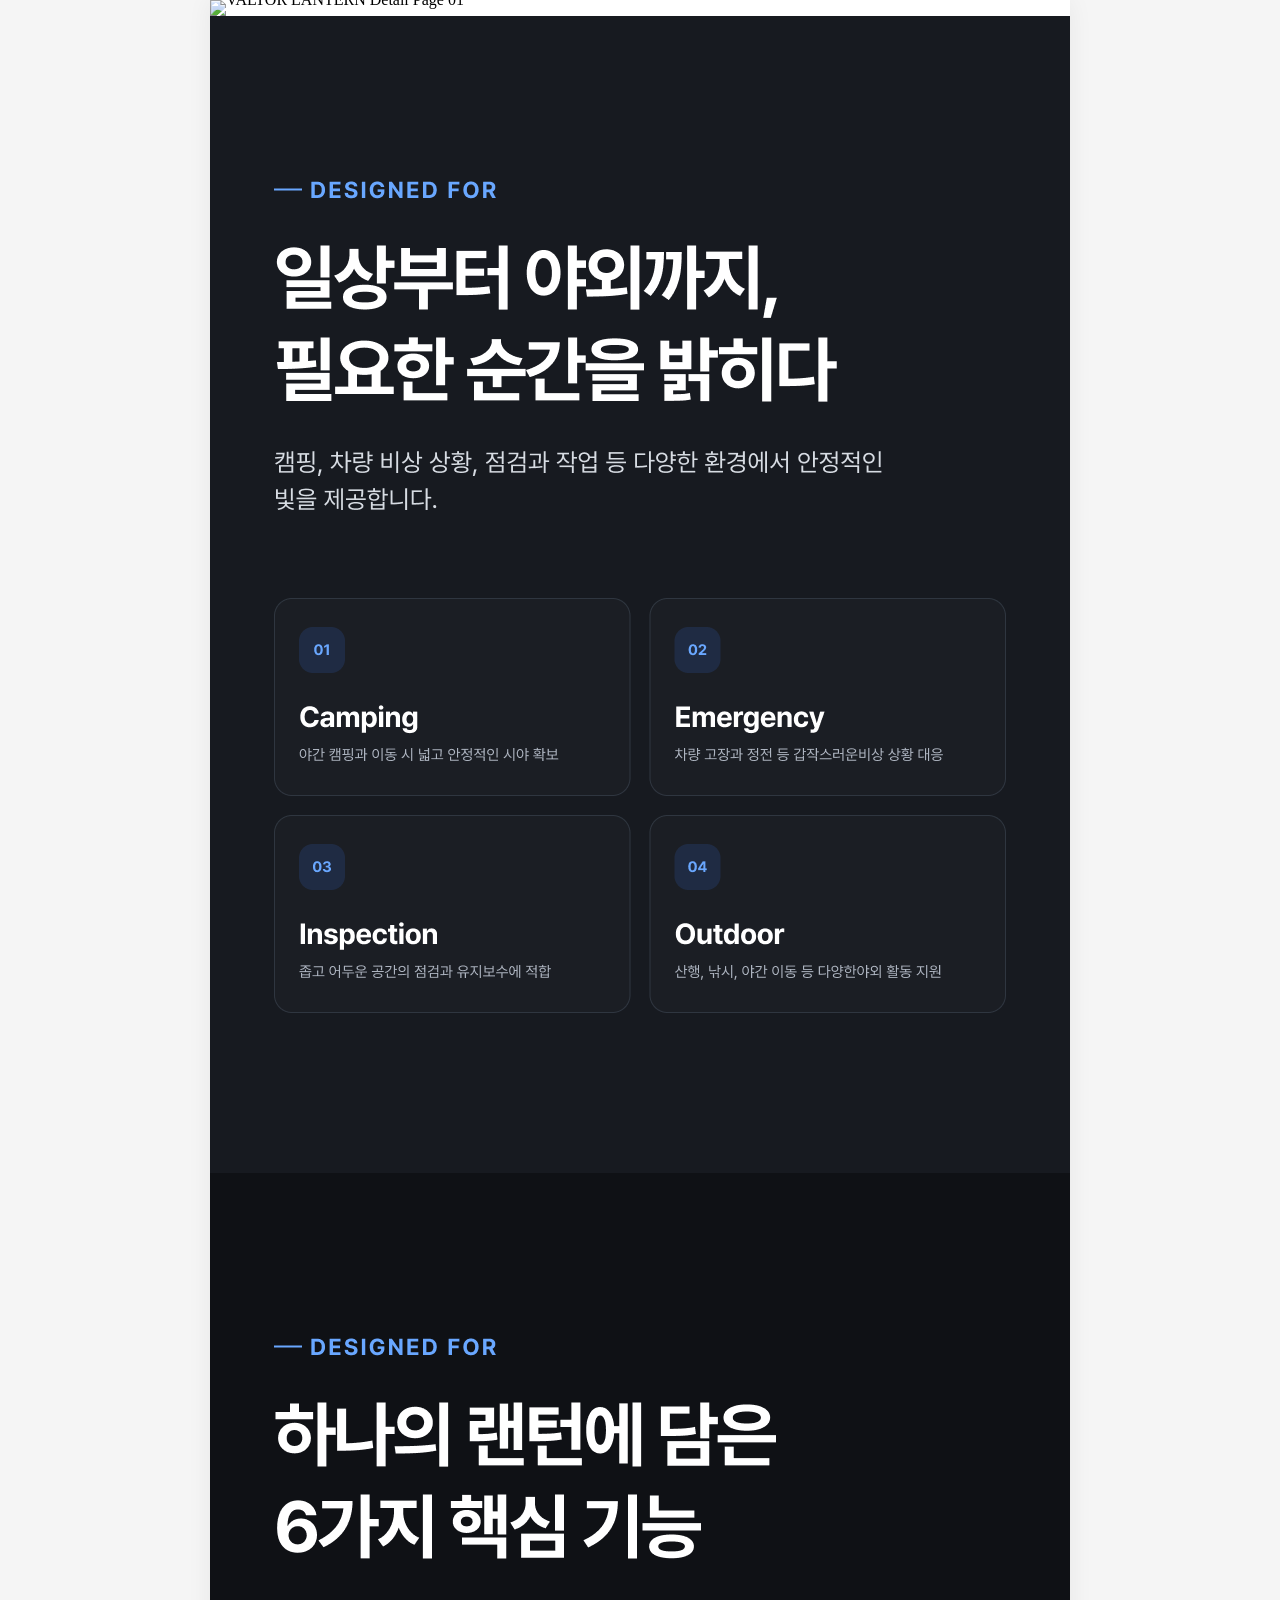
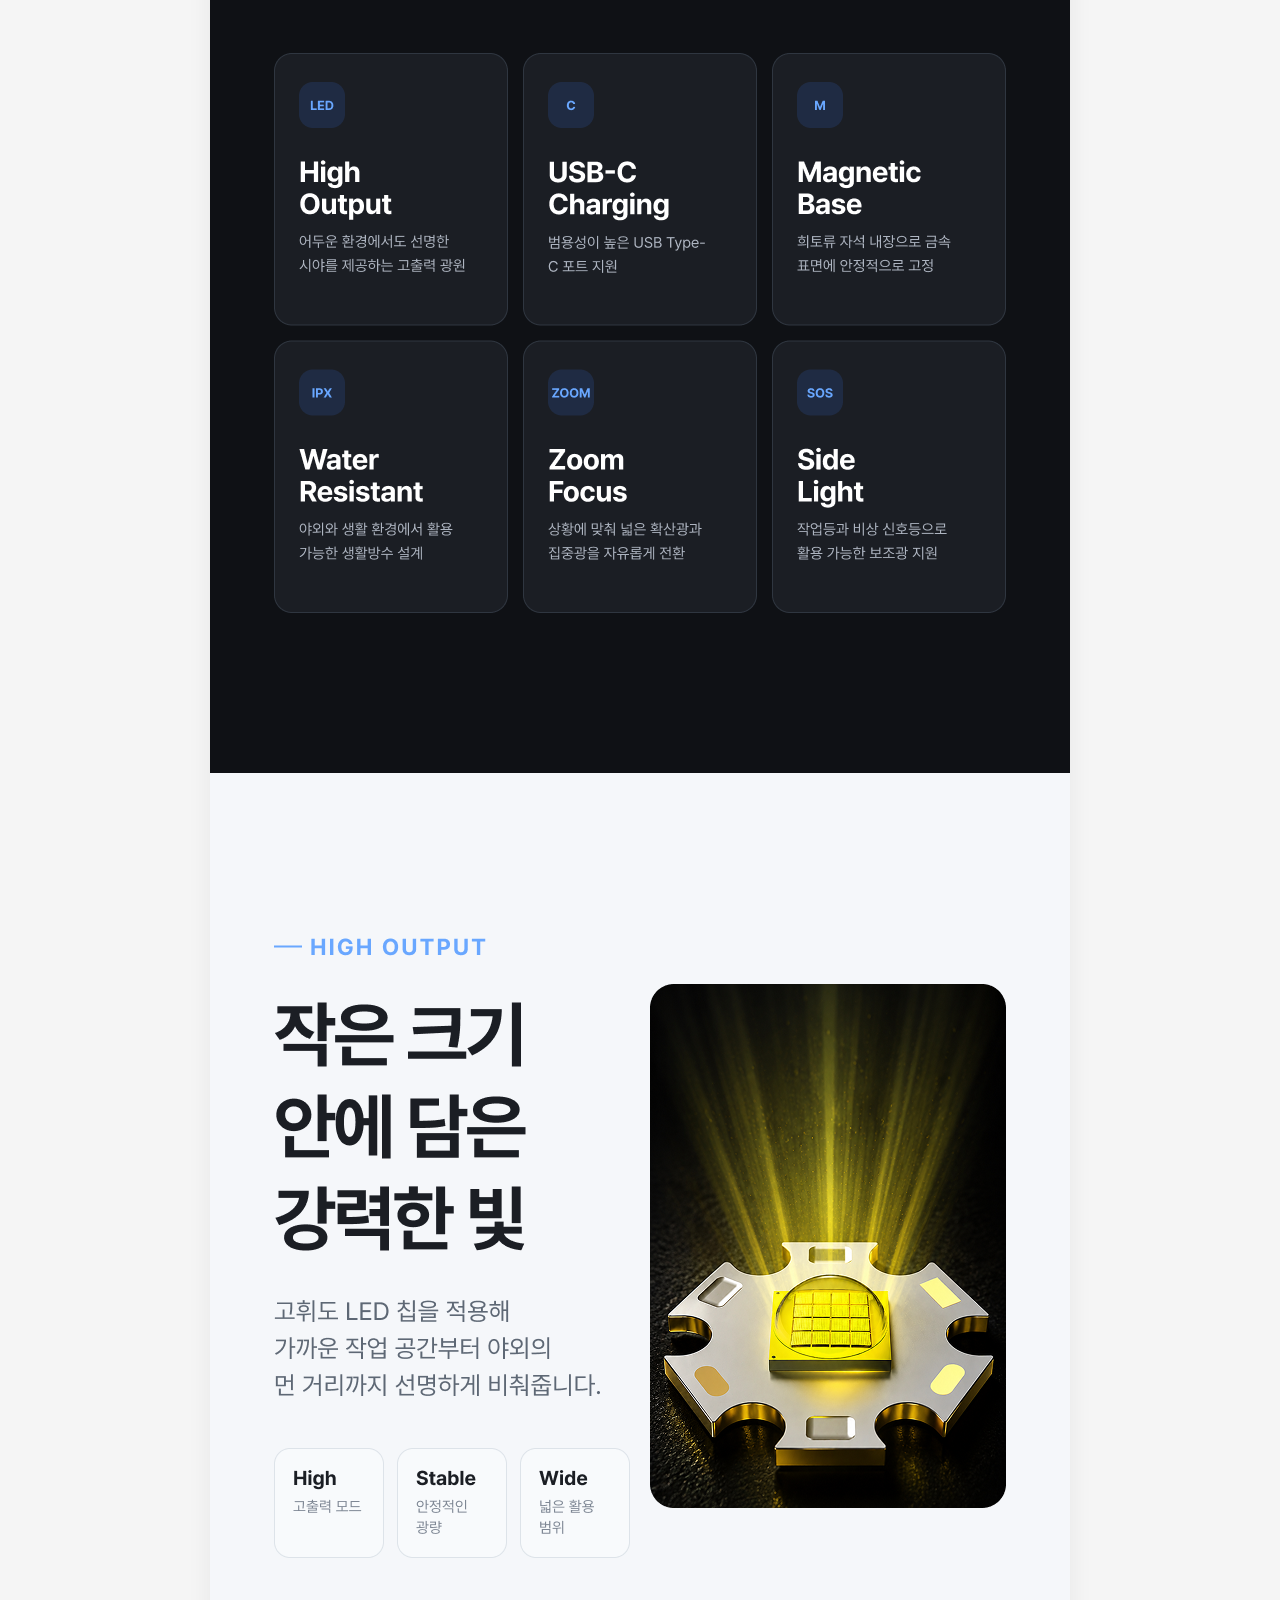
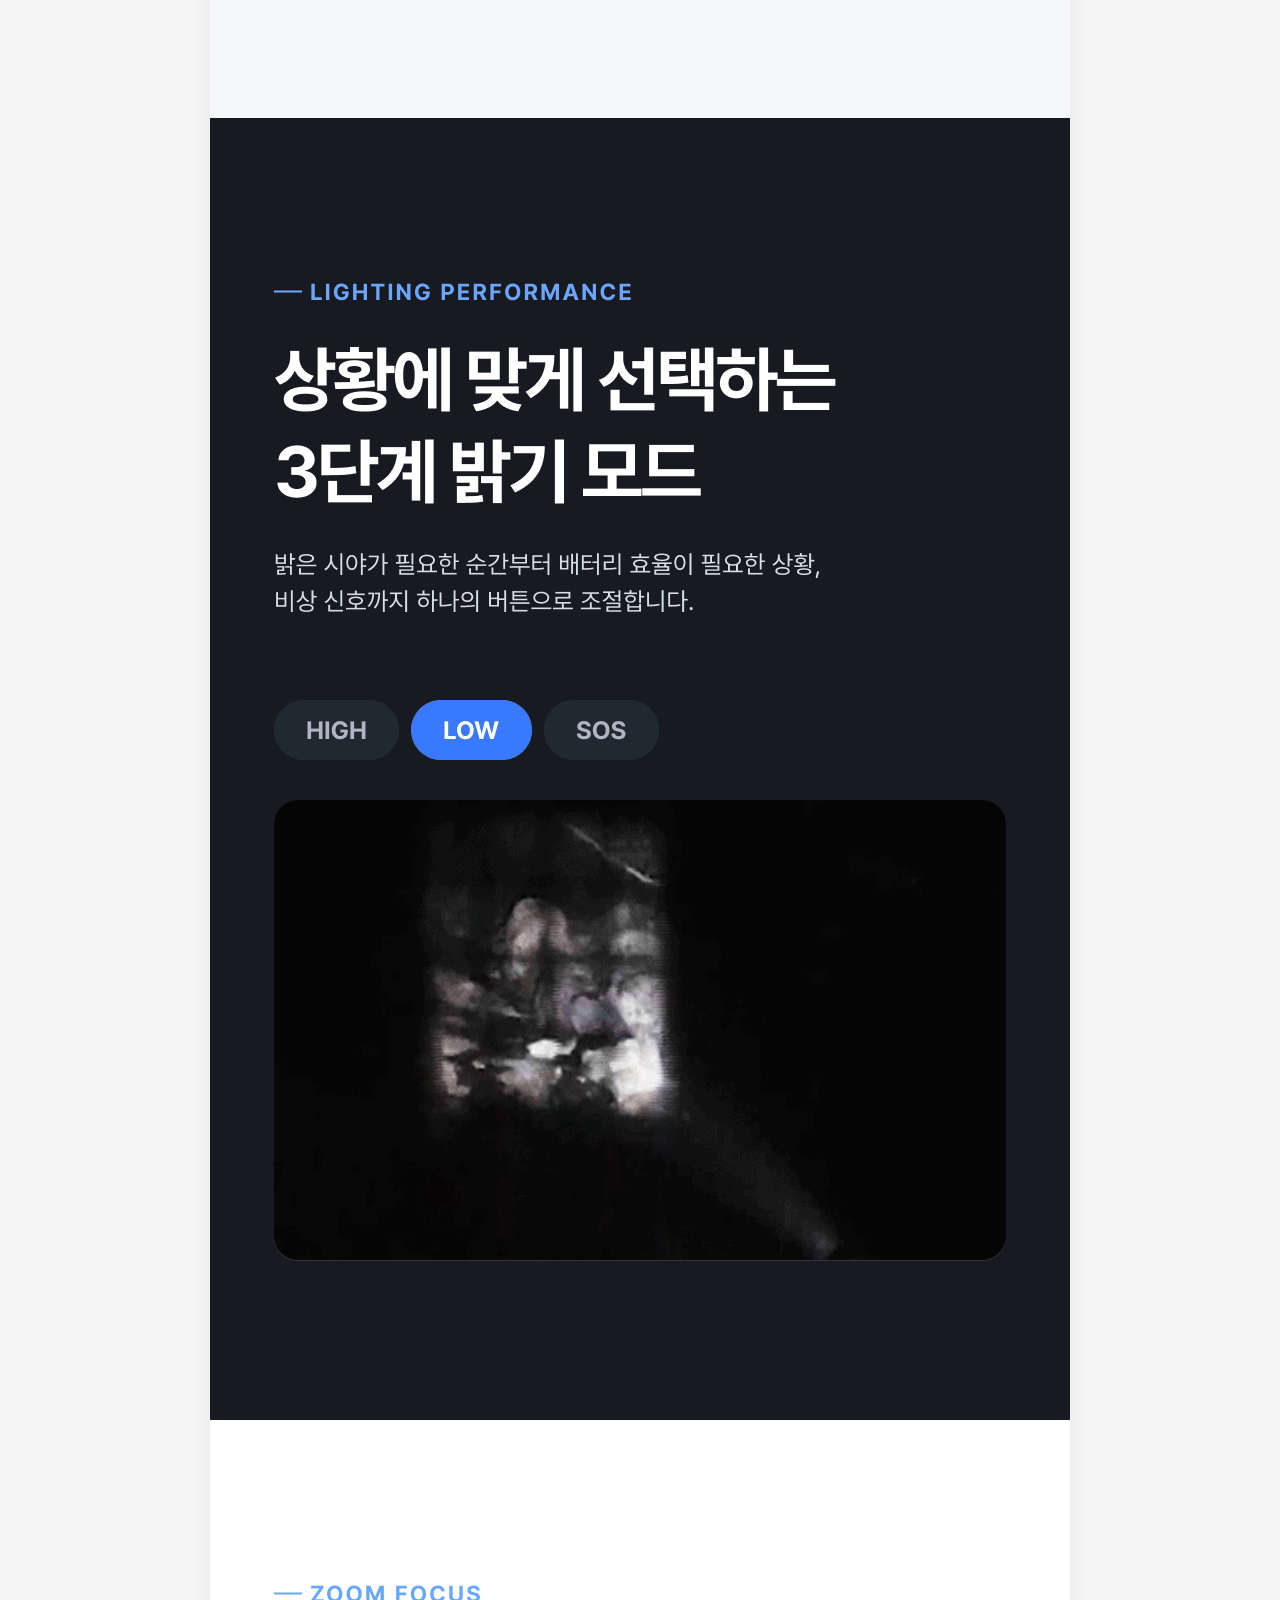
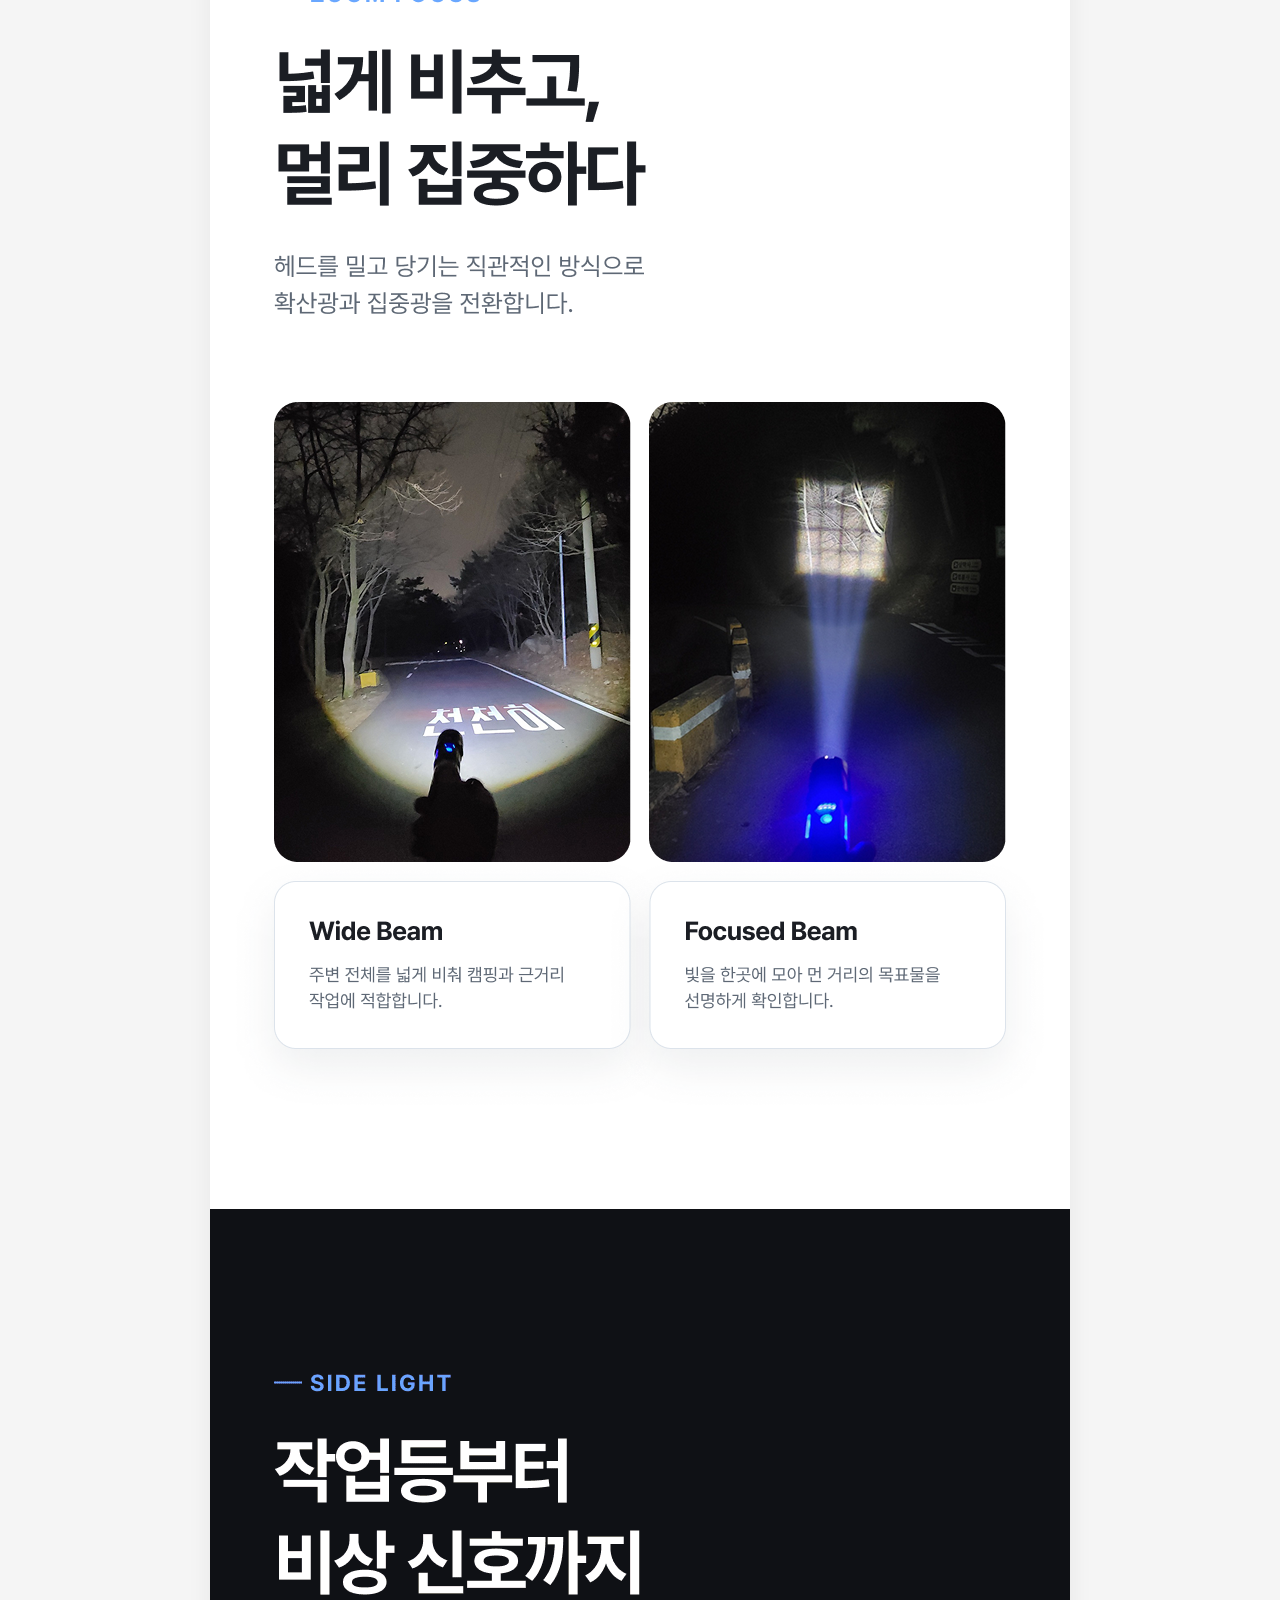
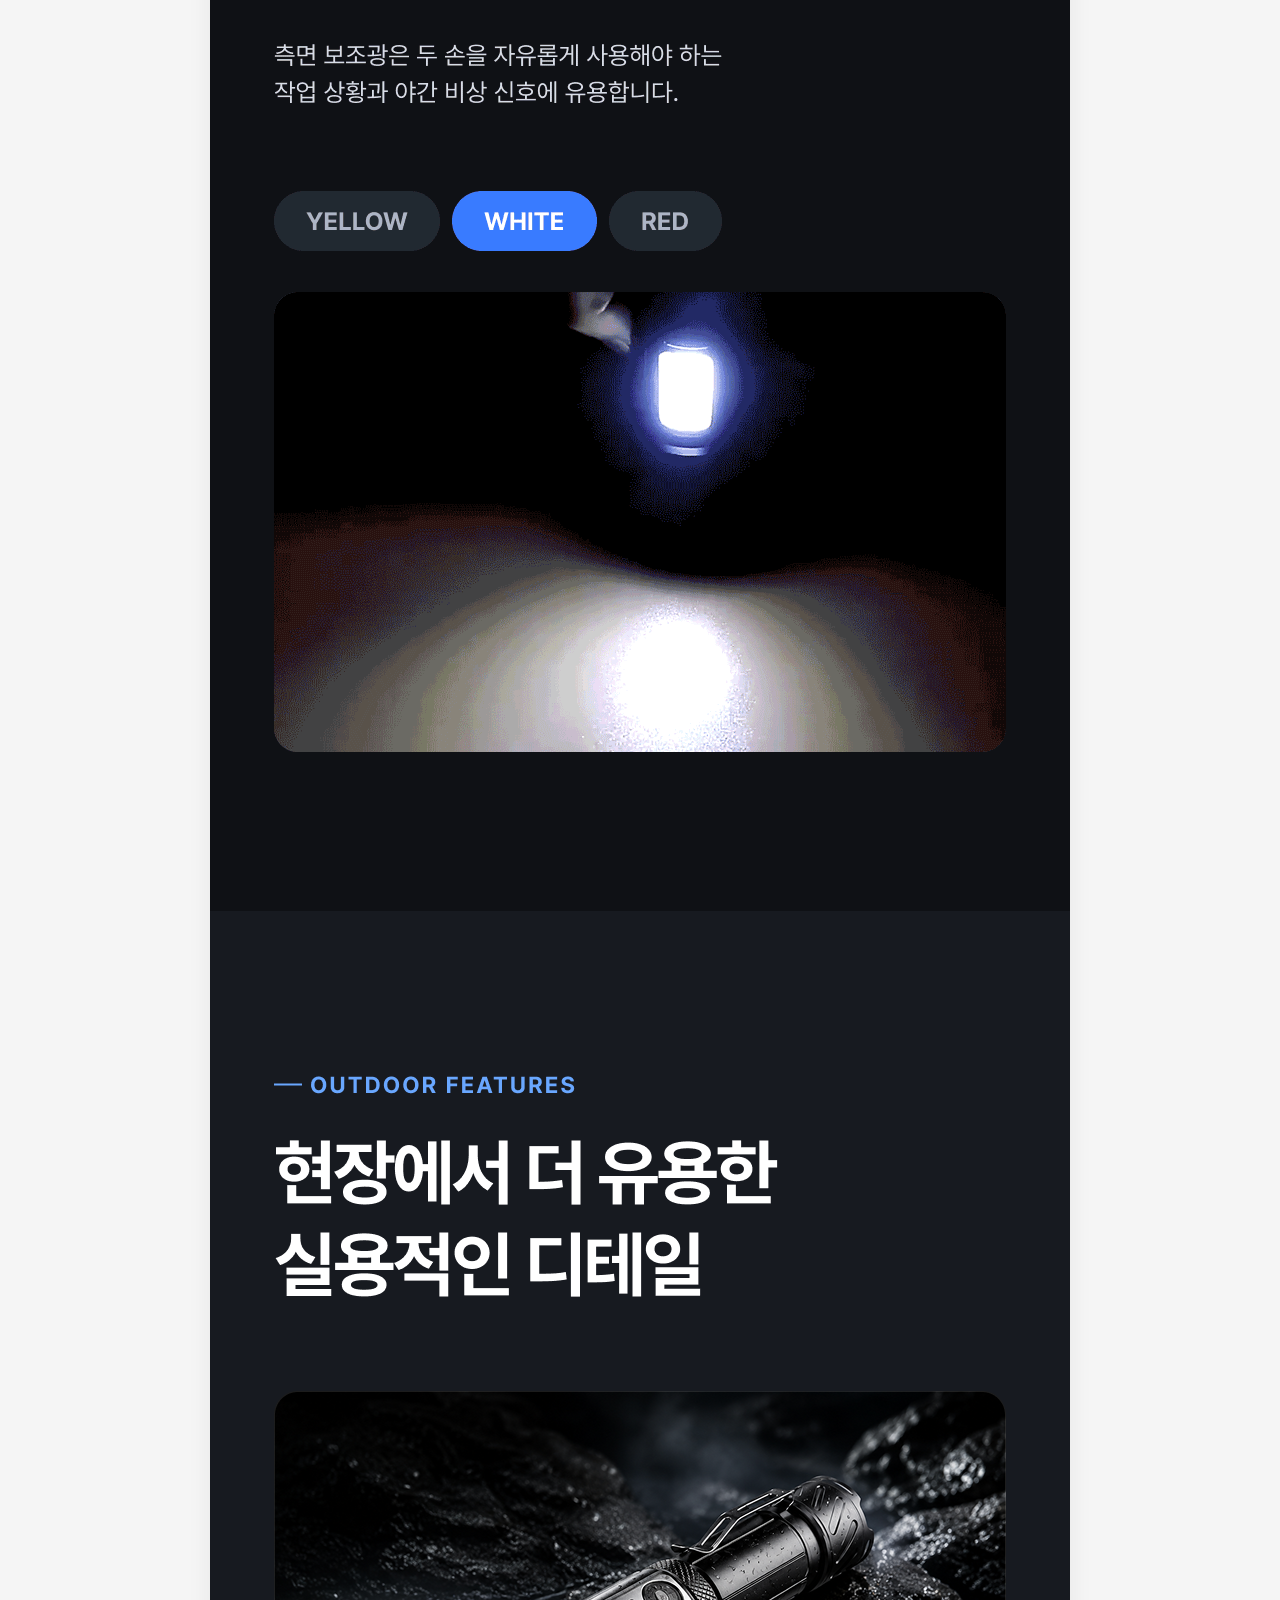
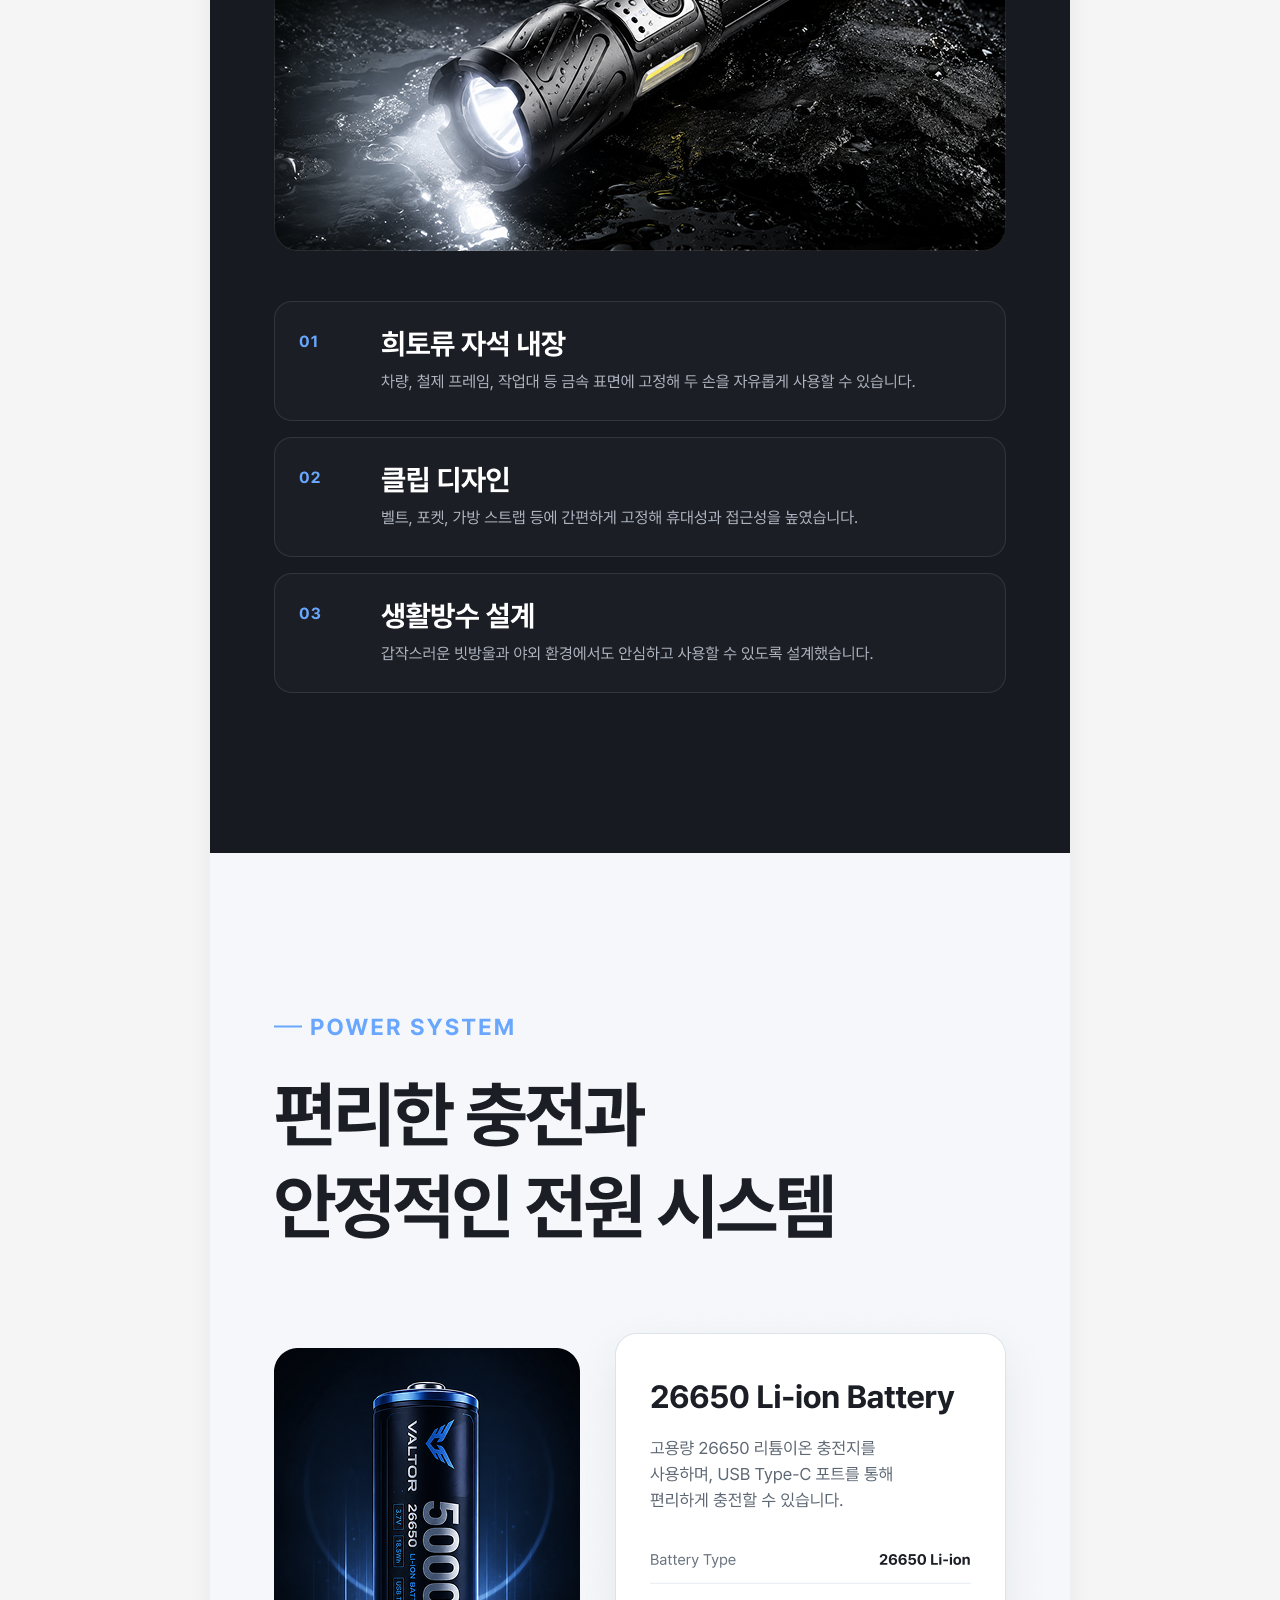
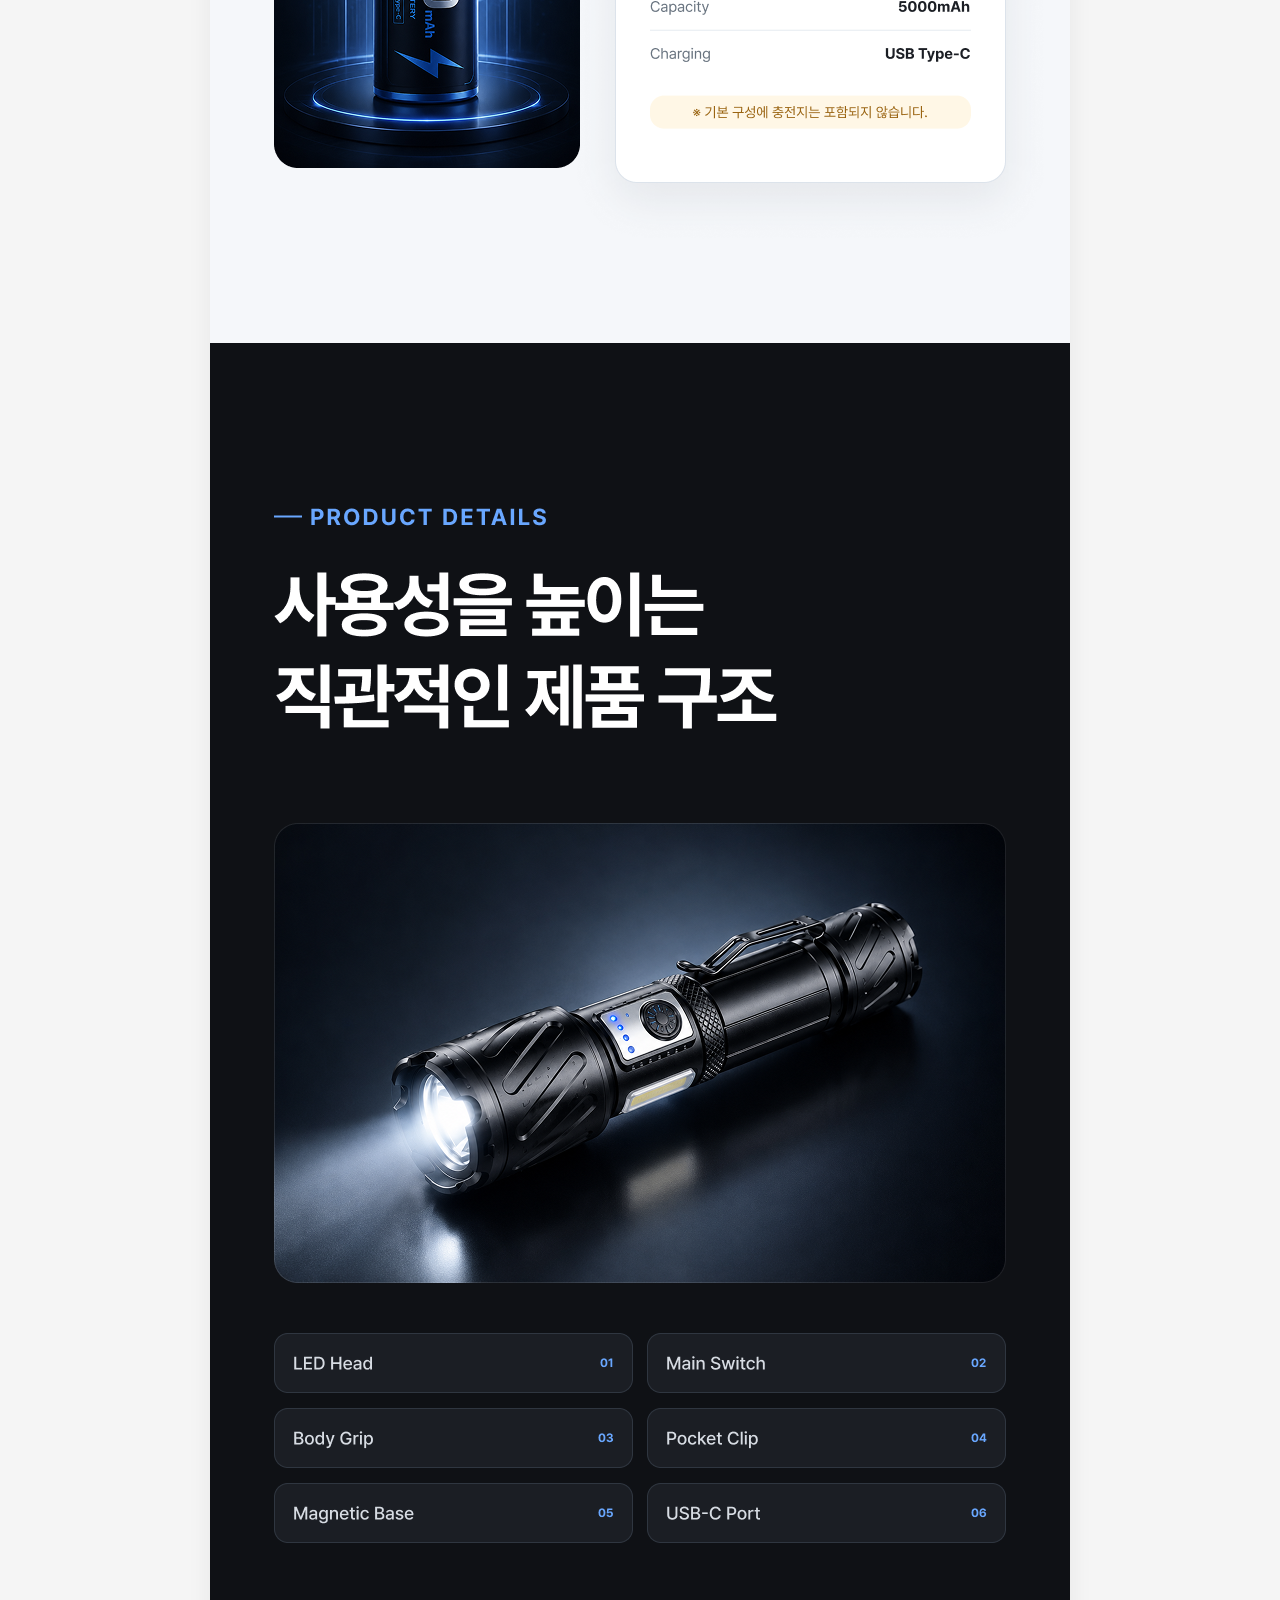
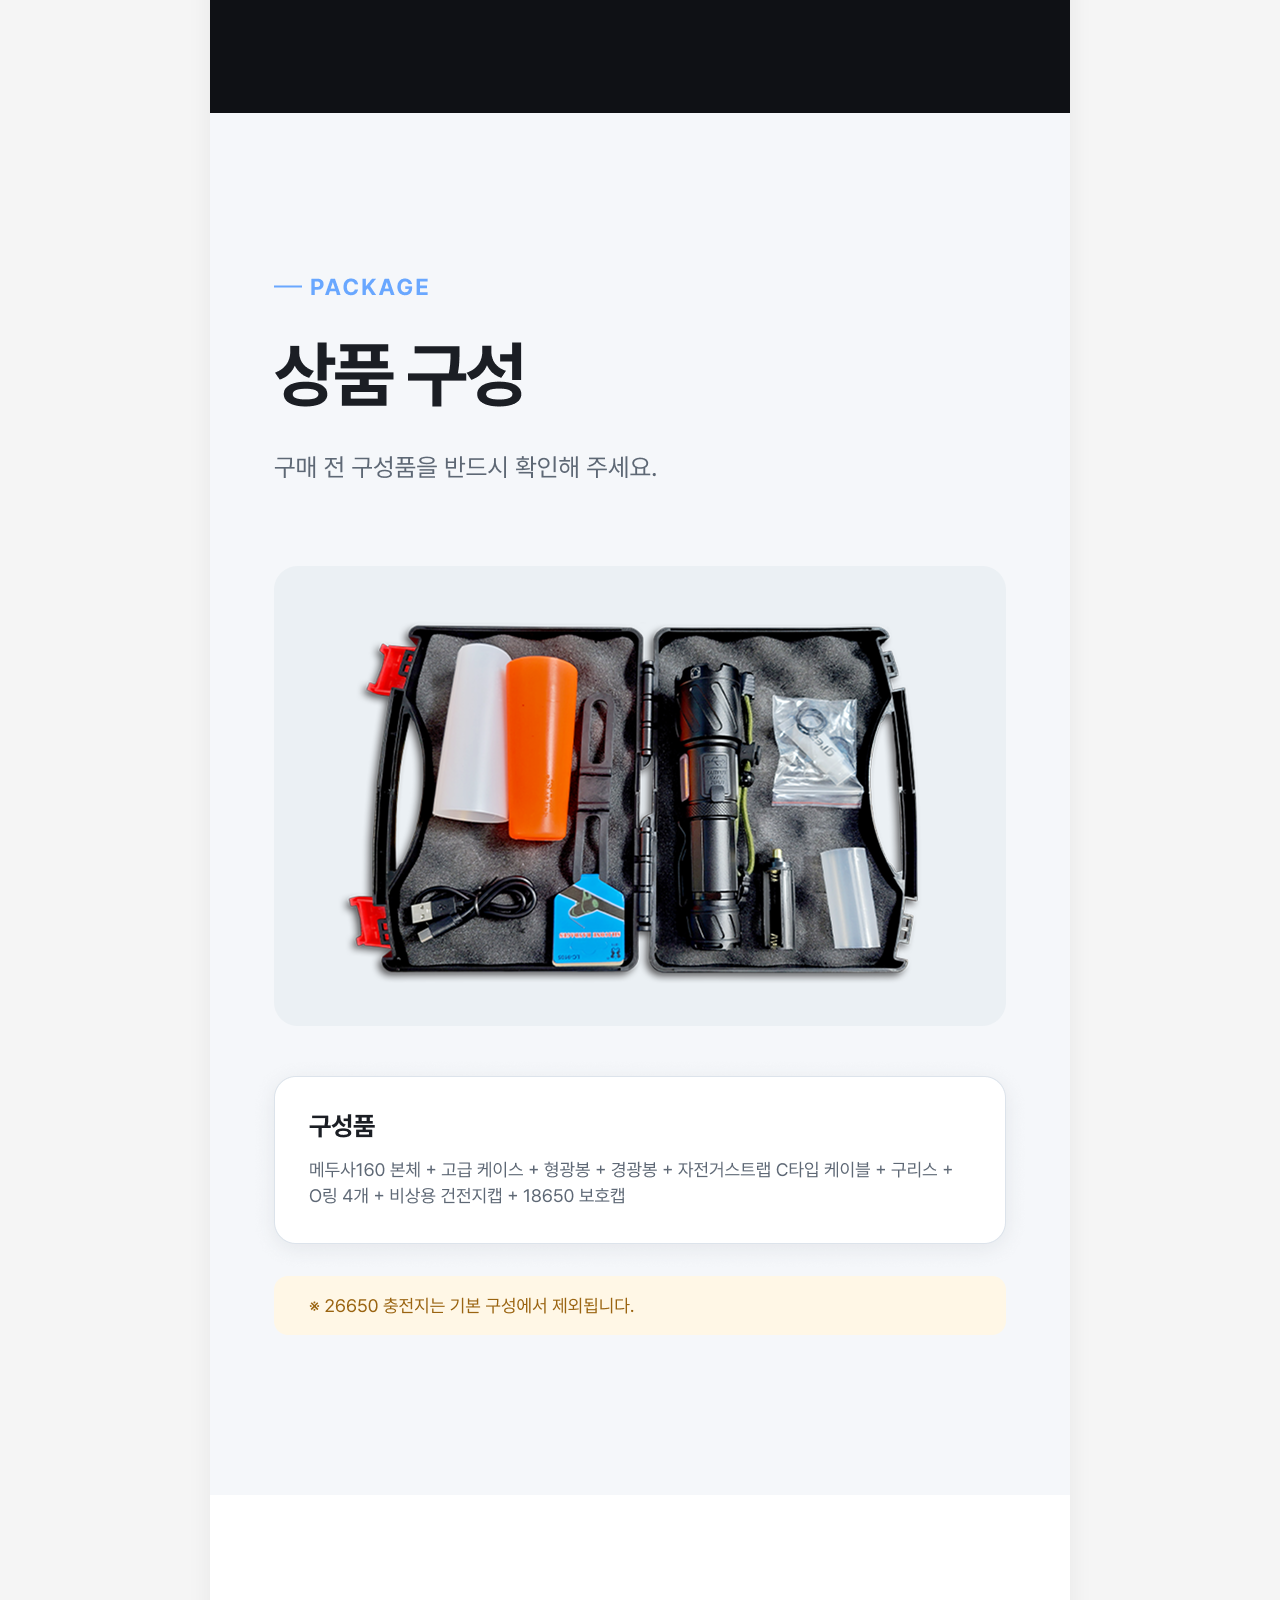
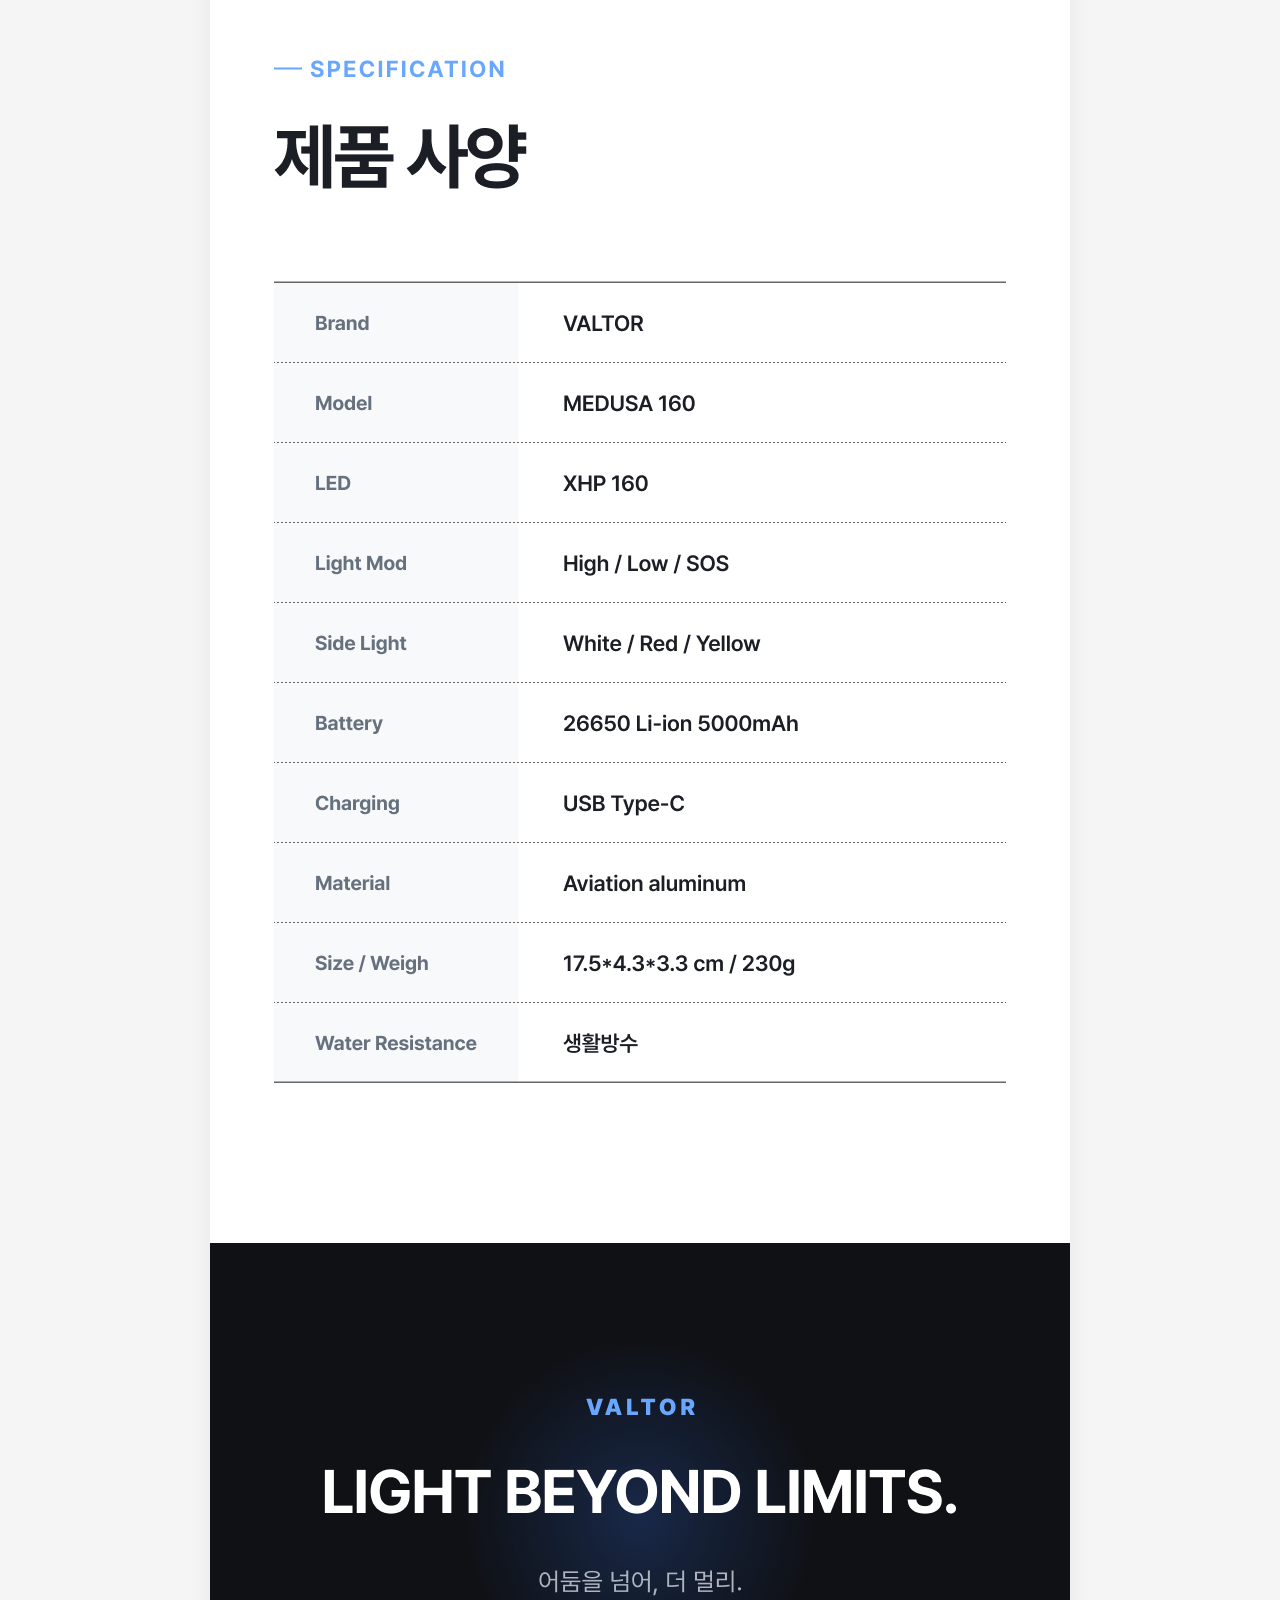
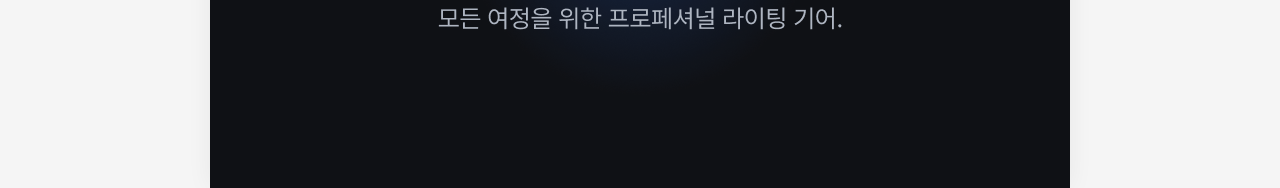
==== VALTOR/VALTOR_LANTERN.html @ 821b2d4e "Add files via upload" ====
<!DOCTYPE html>
<html lang="ko">
  <head>
    <meta charset="UTF-8" />
    <meta name="viewport" content="width=device-width, initial-scale=1.0" />

    <title>VALTOR LANTERN Detail Page</title>

    <style>
      * {
        margin: 0;
        padding: 0;
        box-sizing: border-box;
      }

      html,
      body {
        width: 100%;
        min-height: 100%;
        background: #f5f5f5;
      }

      body {
        display: flex;
        justify-content: center;
      }

      .detail-wrap {
        width: 100%;
        max-width: 860px;
        margin: 0 auto;
        background: #fff;
        line-height: 0;
        box-shadow: 0 0 24px rgba(0, 0, 0, 0.06);
      }

      .detail-wrap img {
        display: block;
        width: 100%;
        height: auto;
        margin: 0;
        padding: 0;
      }

      @media (max-width: 860px) {
        .detail-wrap {
          max-width: 100%;
          box-shadow: none;
        }
      }
    </style>
  </head>

  <body>
    <main class="detail-wrap">
      <img src="./images/01 Hero.png" alt="VALTOR LANTERN Detail Page 01" />
      <img src="./images/02 DESIGNED FOR.png" alt="VALTOR LANTERN Detail Page 02" />
      <img src="./images/03 WHY MEDUSA.png" alt="VALTOR LANTERN Detail Page 03" />
      <img src="./images/04 HIGH OUTPUT.png" alt="VALTOR LANTERN Detail Page 04" />
      <img src="./images/05 LIGHTING PERFORMANCE.gif" alt="VALTOR LANTERN Detail Page 05" />
      <img src="./images/06 ZOOM FOCUS.png" alt="VALTOR LANTERN Detail Page 06" />
      <img src="./images/07 SIDE LIGHT.gif" alt="VALTOR LANTERN Detail Page 07" />
      <img src="./images/08 OUTDOOR FEATURES.png" alt="VALTOR LANTERN Detail Page 08" />
      <img src="./images/09 POWER SYSTEM.png" alt="VALTOR LANTERN Detail Page 09" />
      <img src="./images/10 PRODUCT DETAILS.png" alt="VALTOR LANTERN Detail Page 10" />
      <img src="./images/11 Package.png" alt="VALTOR LANTERN Detail Page 11" />
      <img src="./images/12 SPECIFICATION.png" alt="VALTOR LANTERN Detail Page 12" />
      <img src="./images/13 CLOSING.png" alt="VALTOR LANTERN Detail Page 12" />     
    </main>
  </body>
</html>
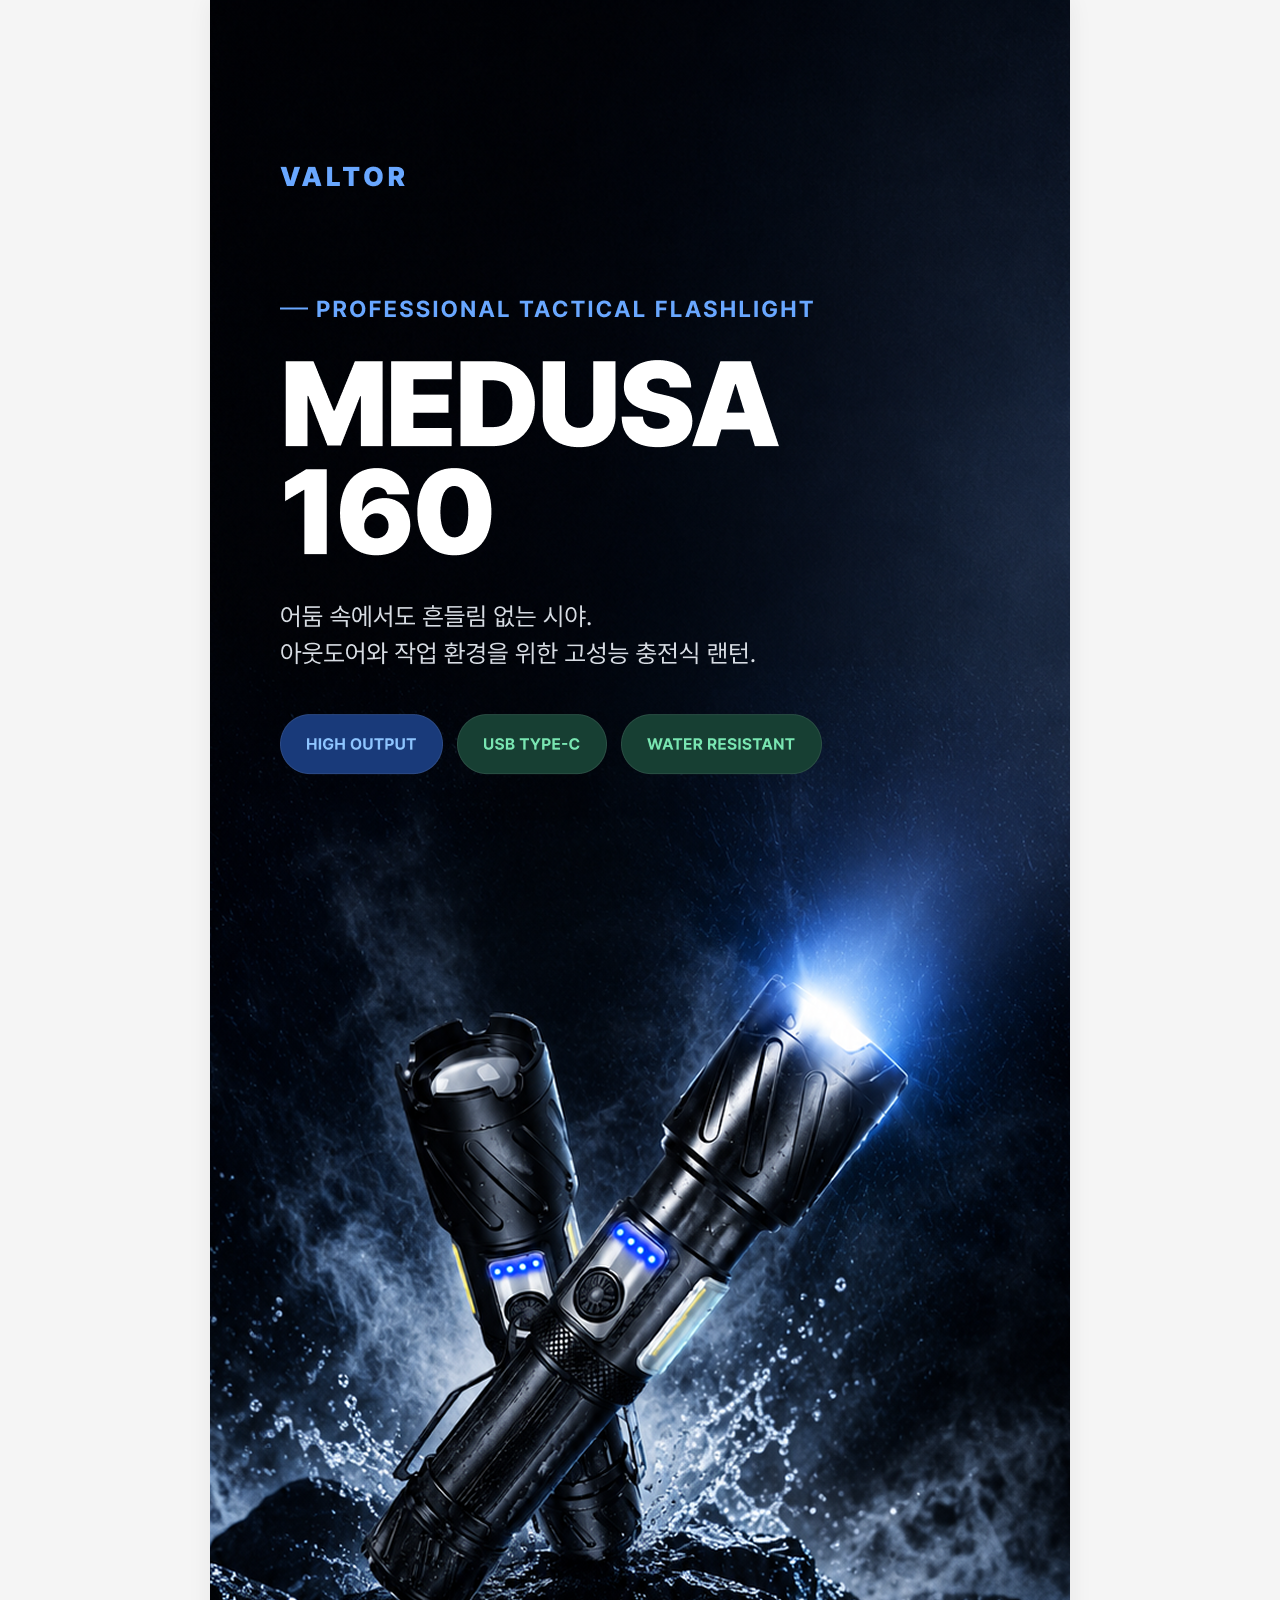
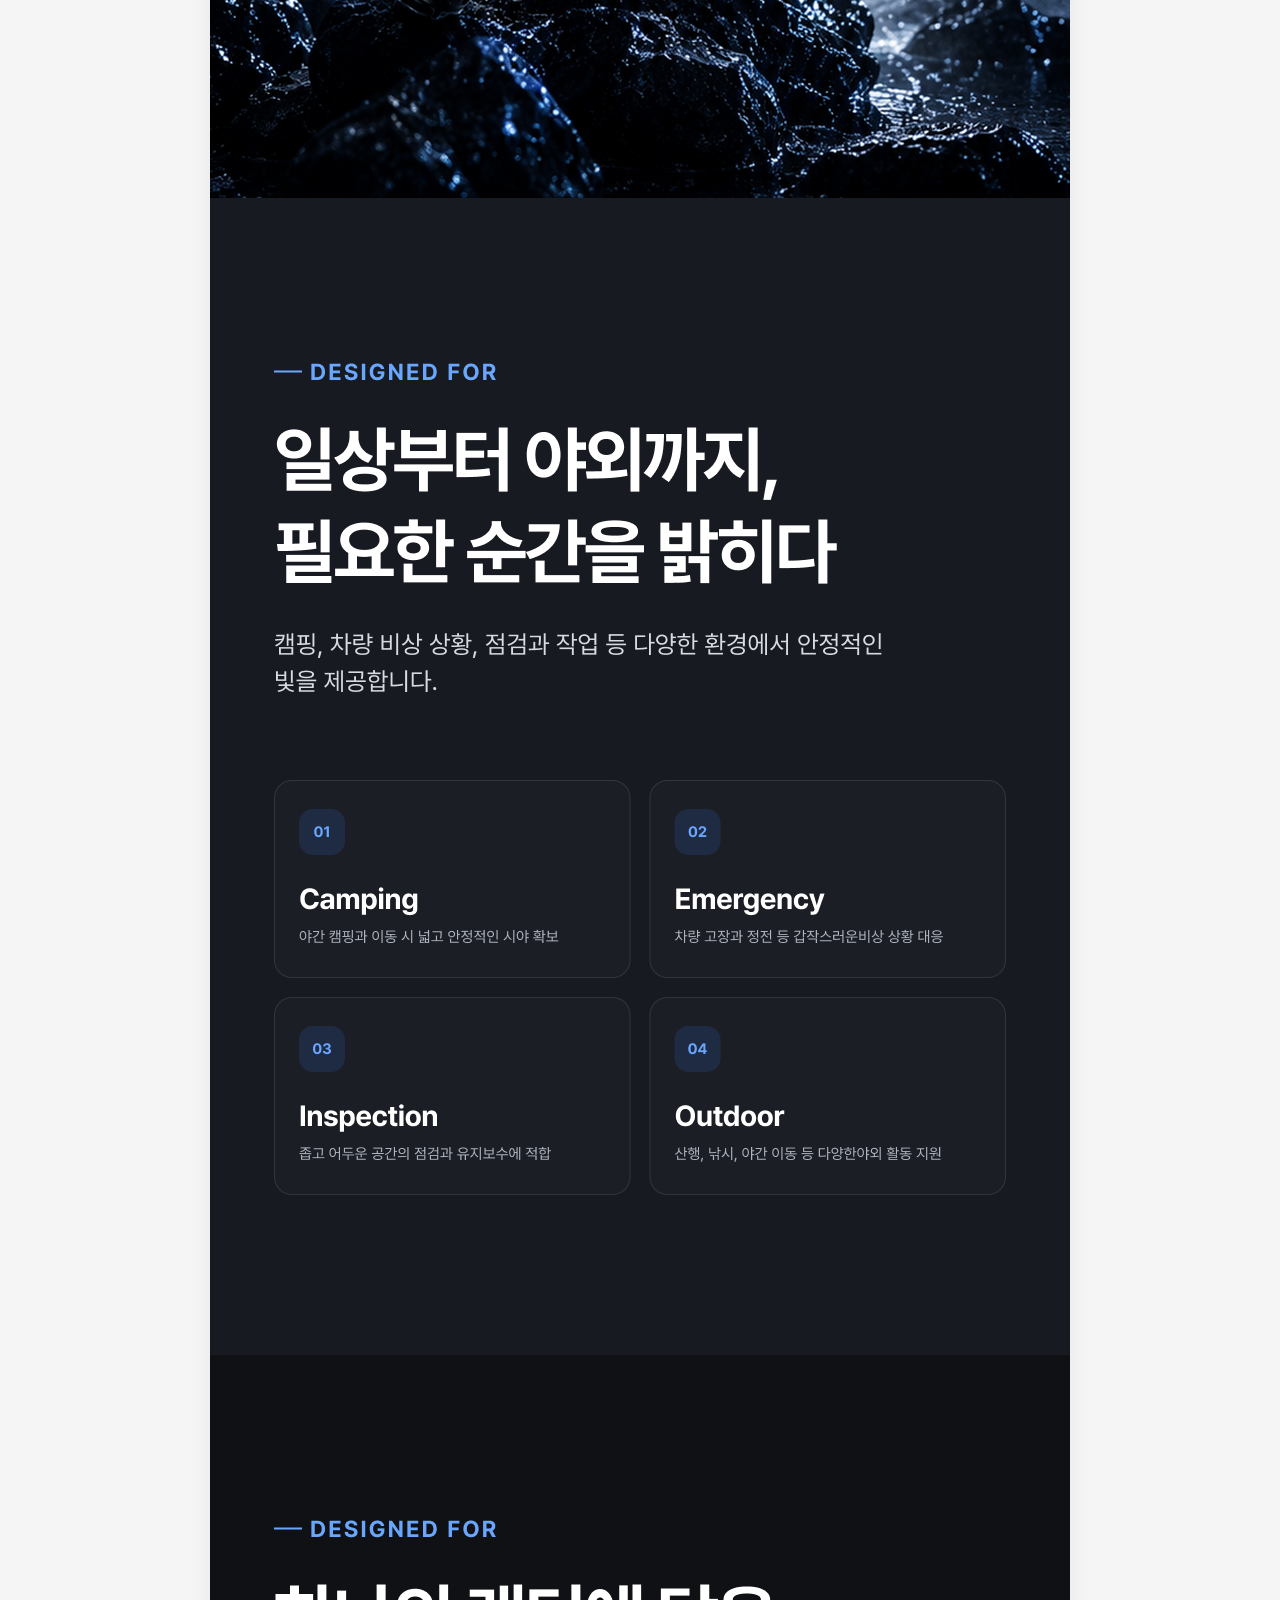
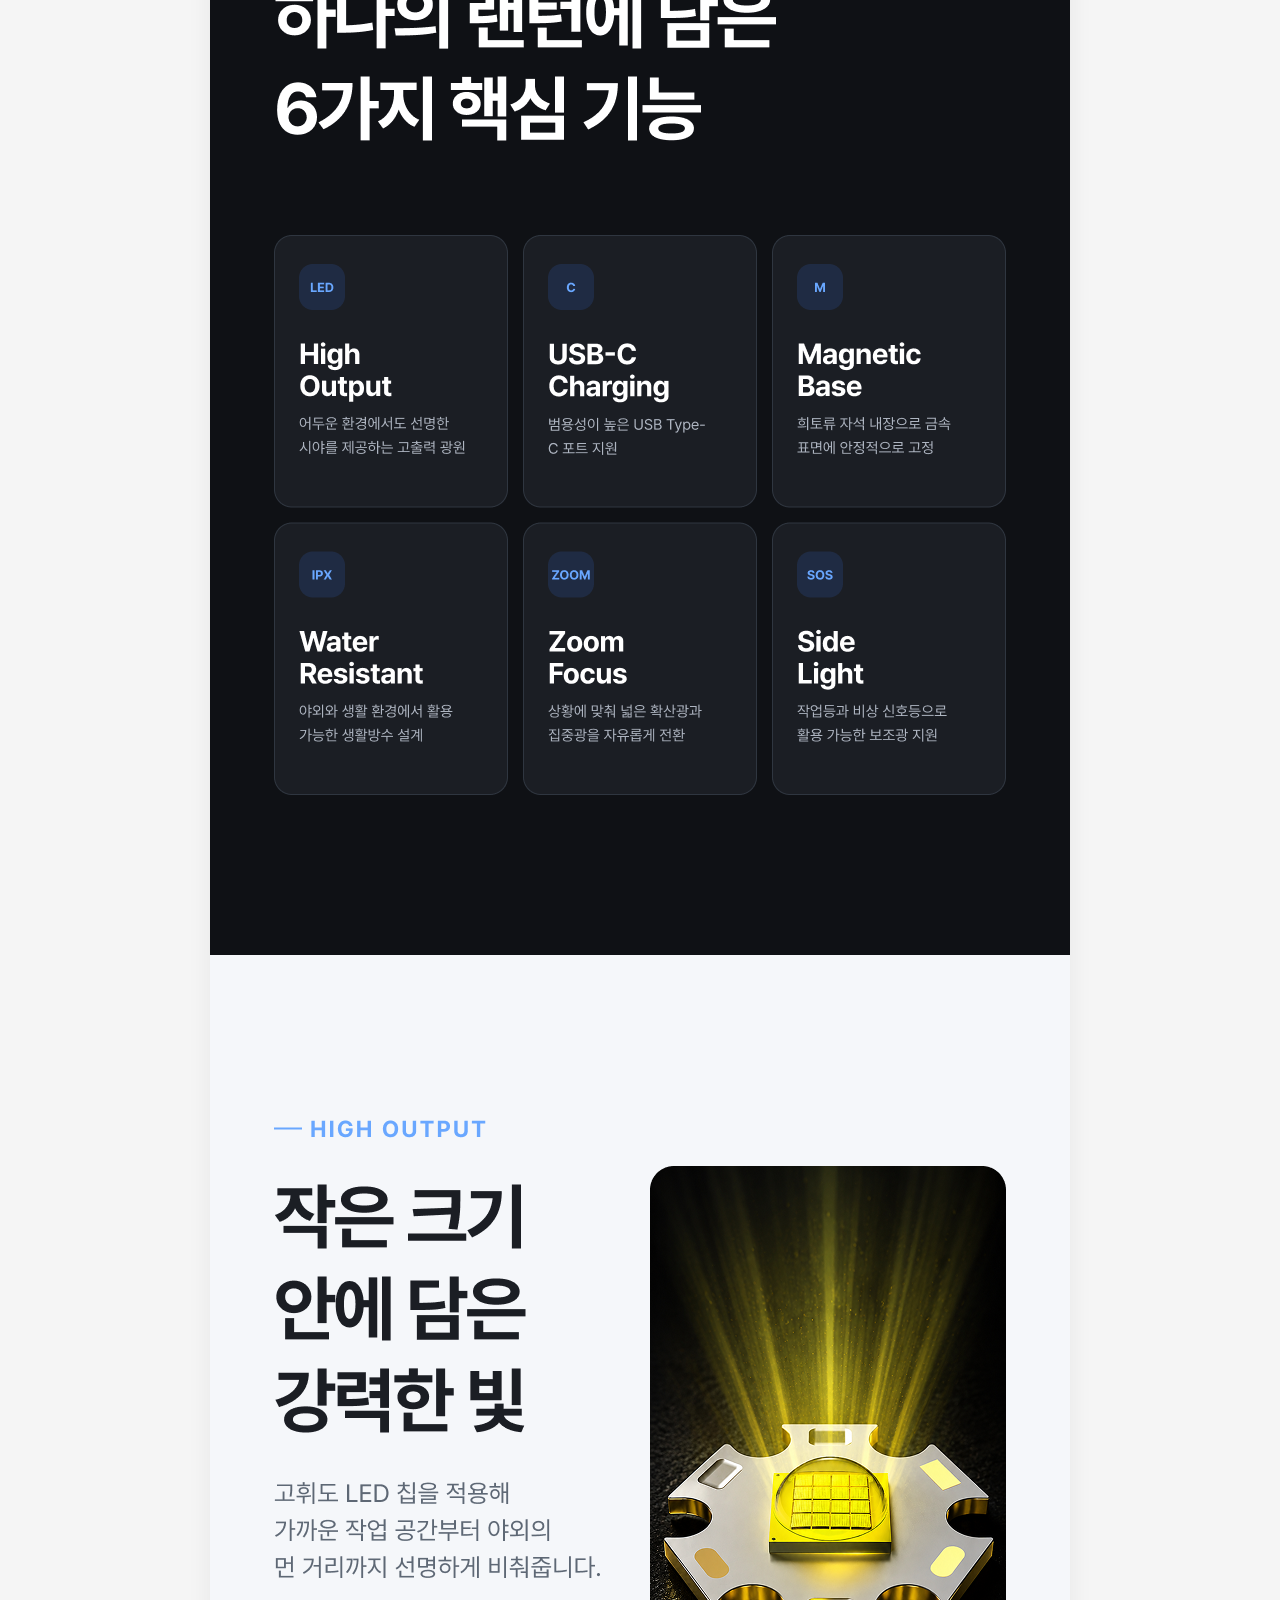
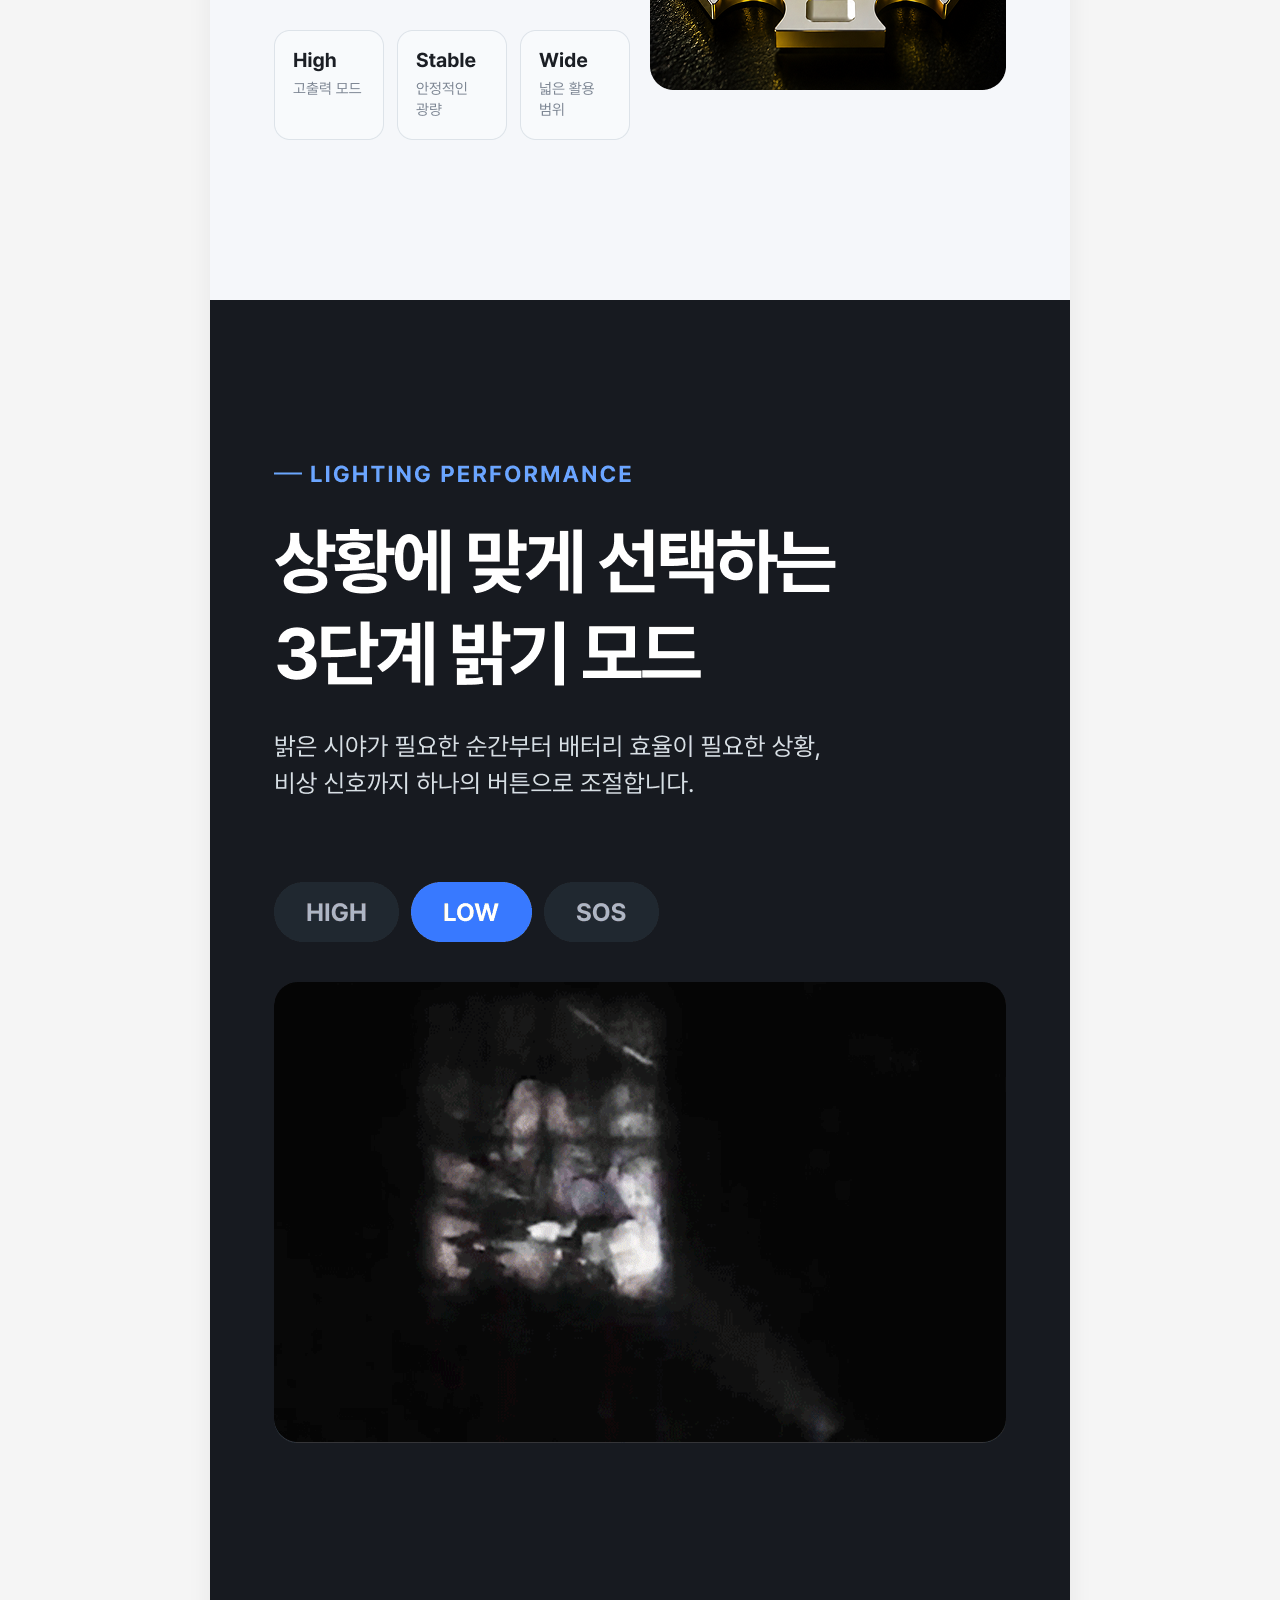
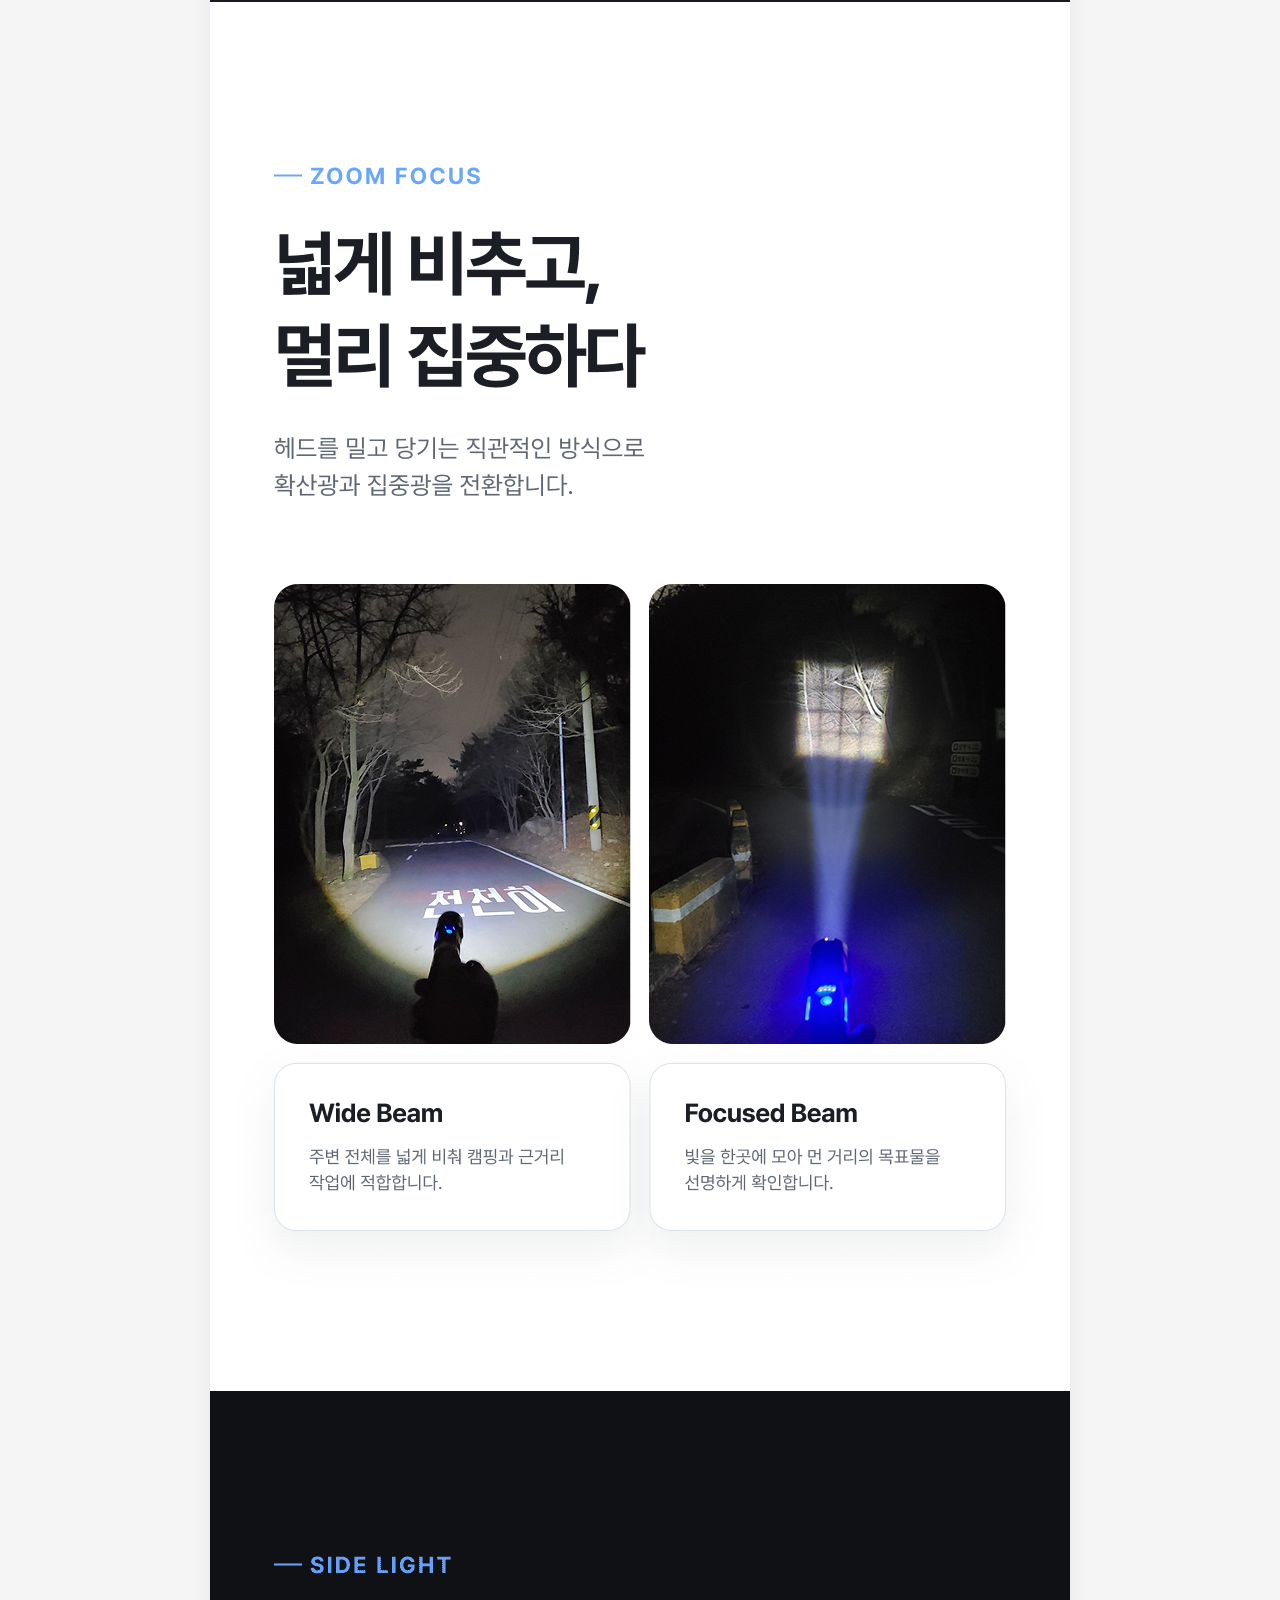
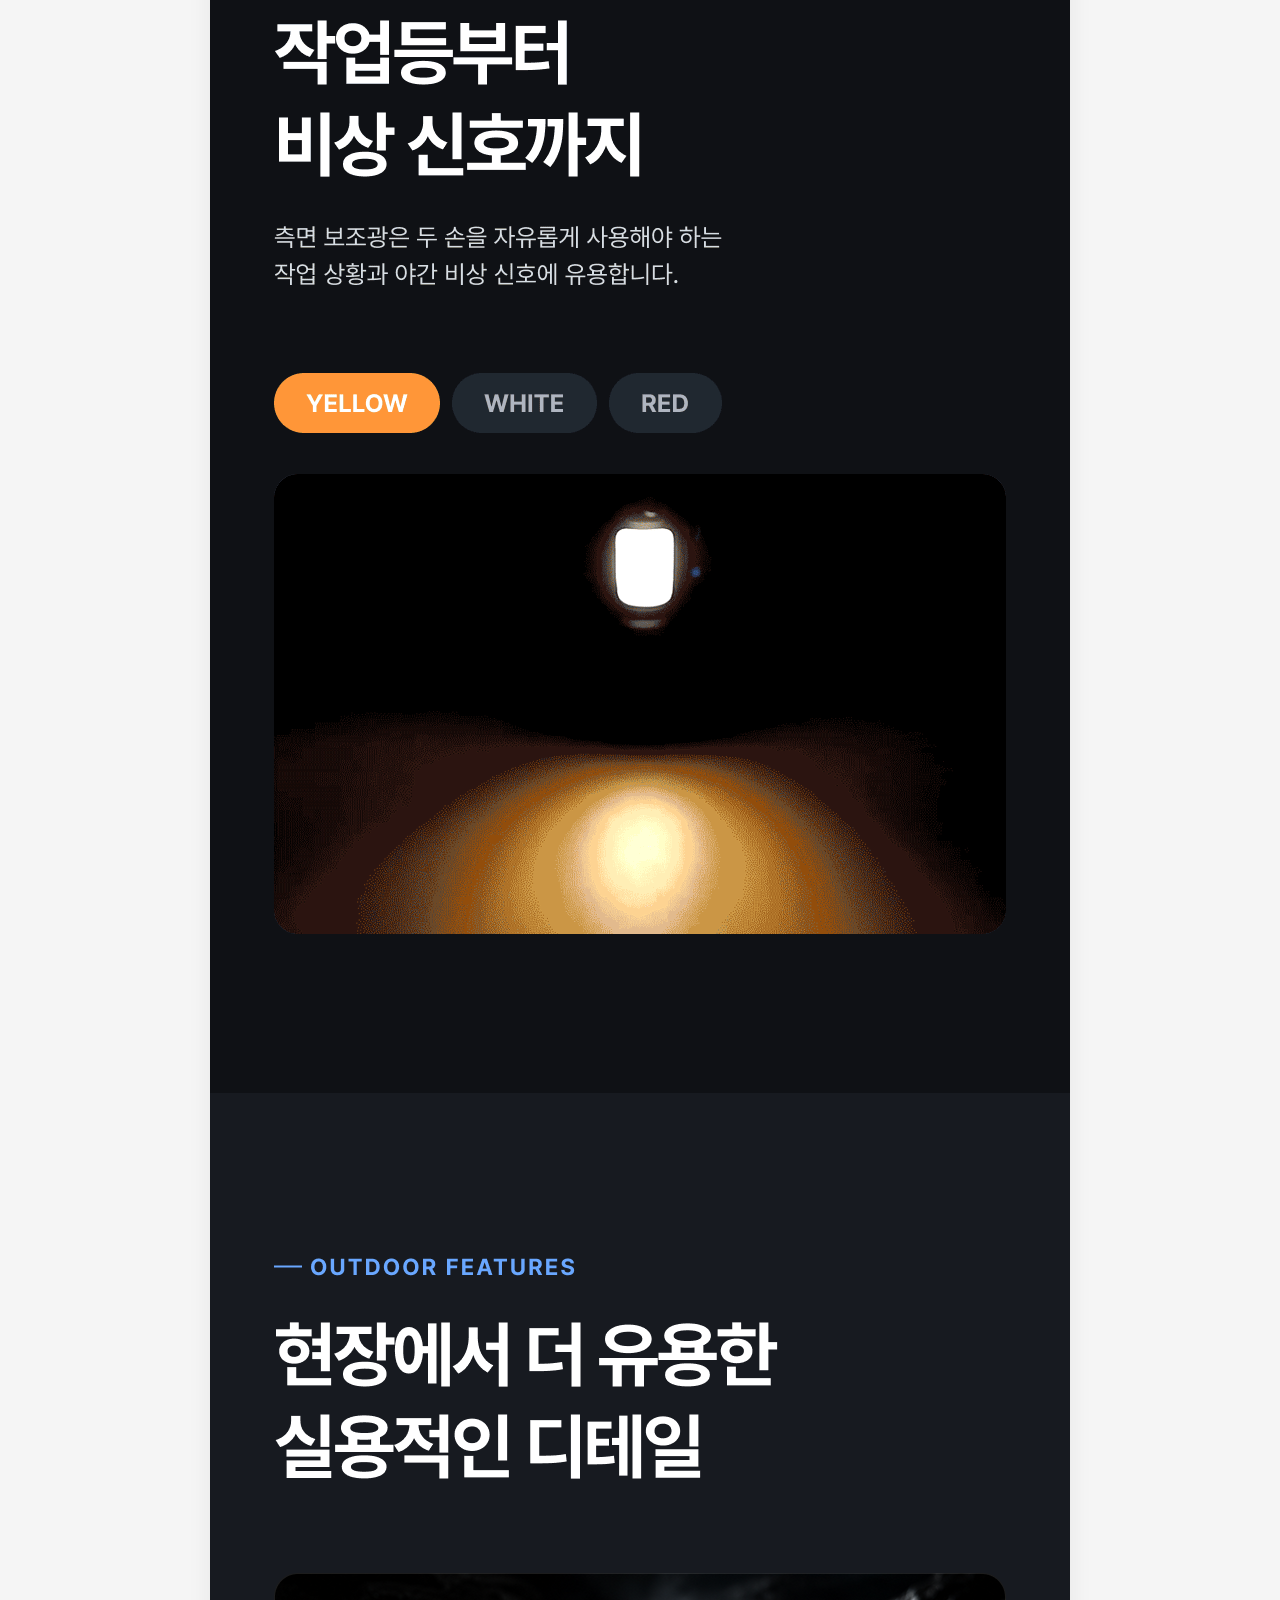
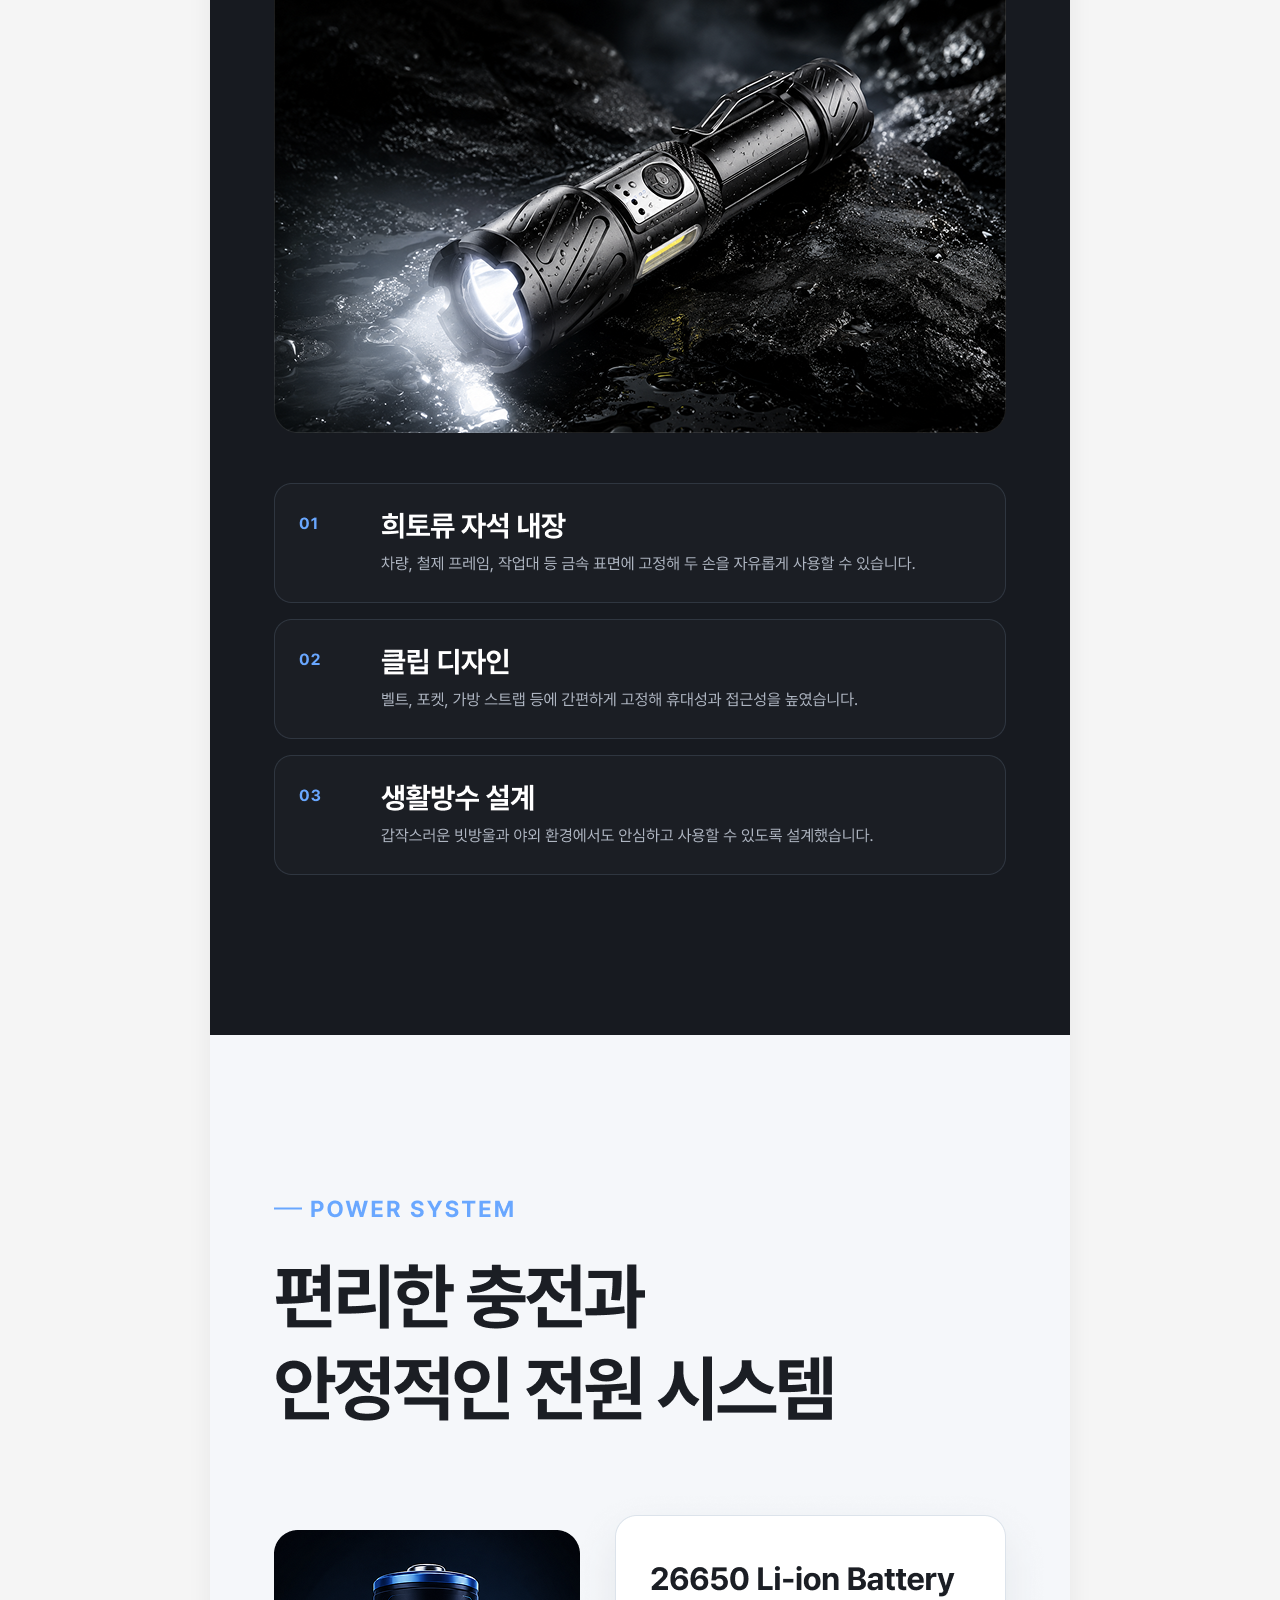
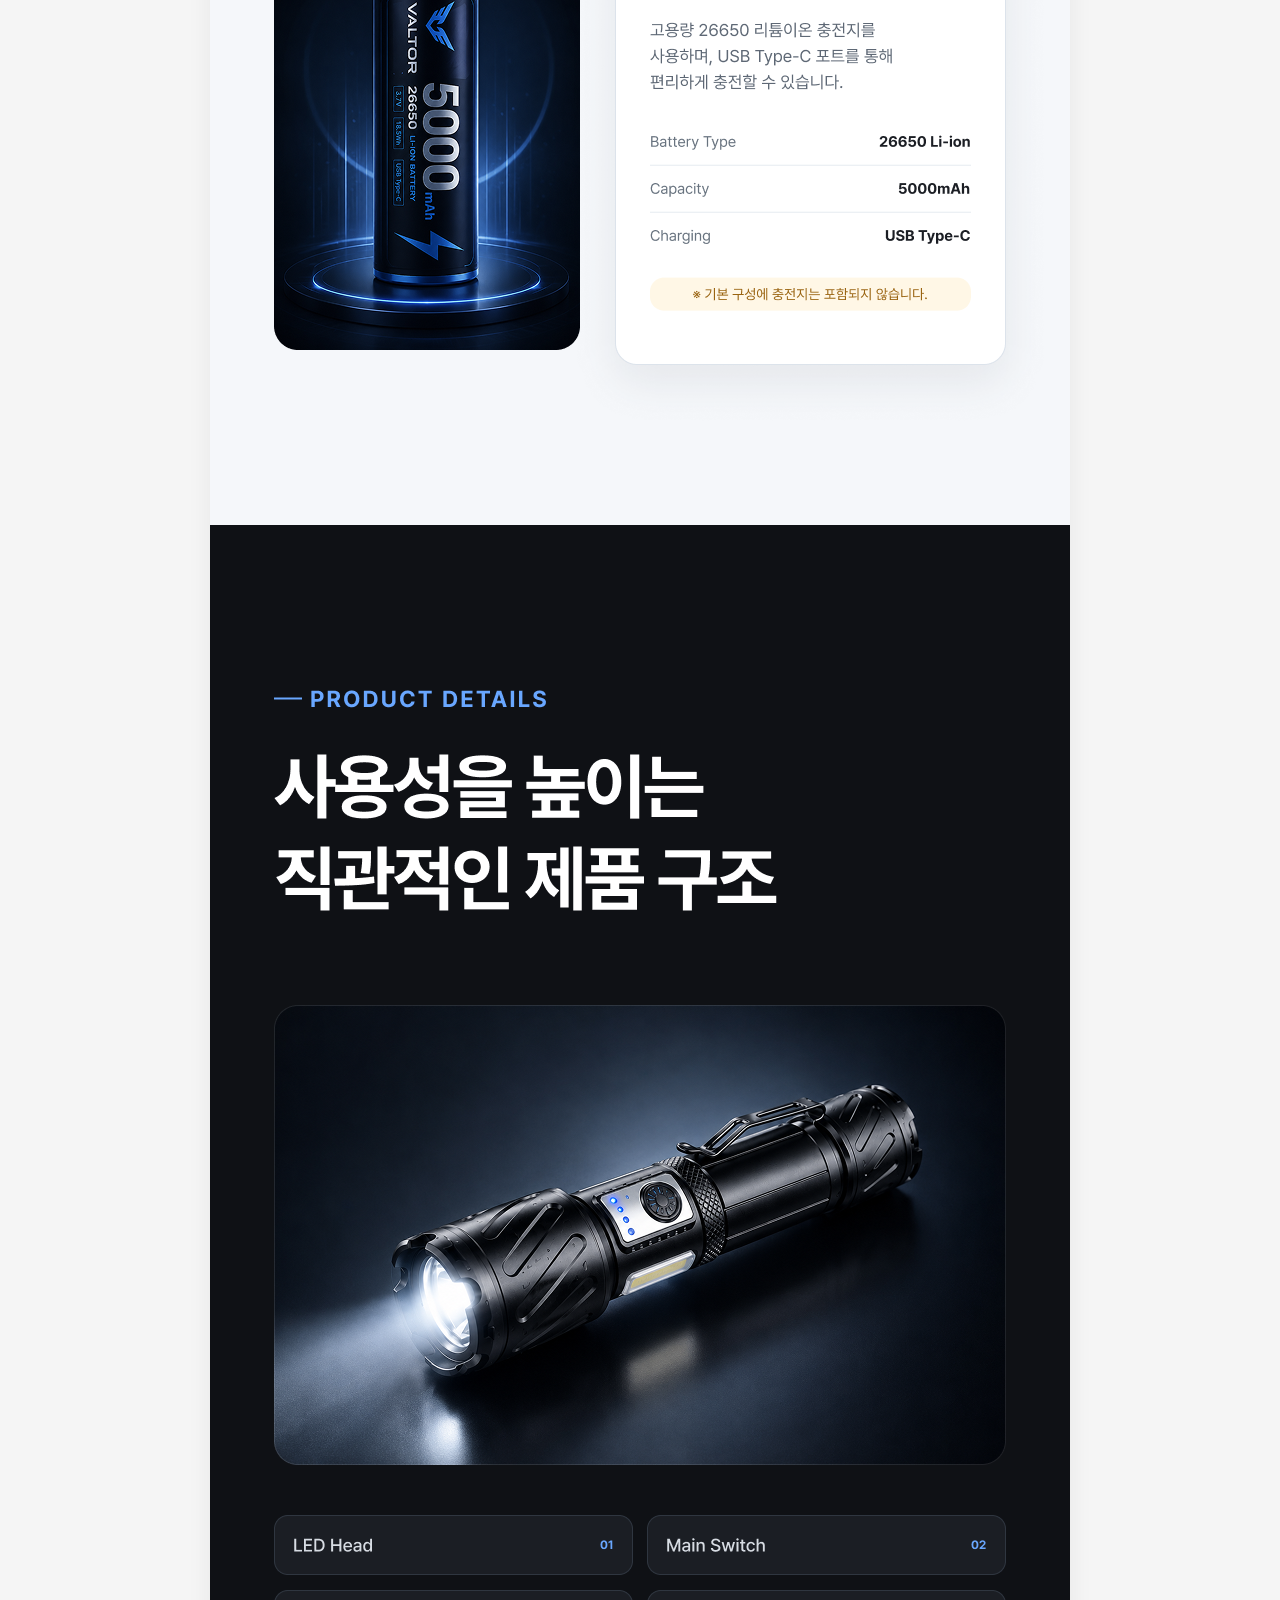
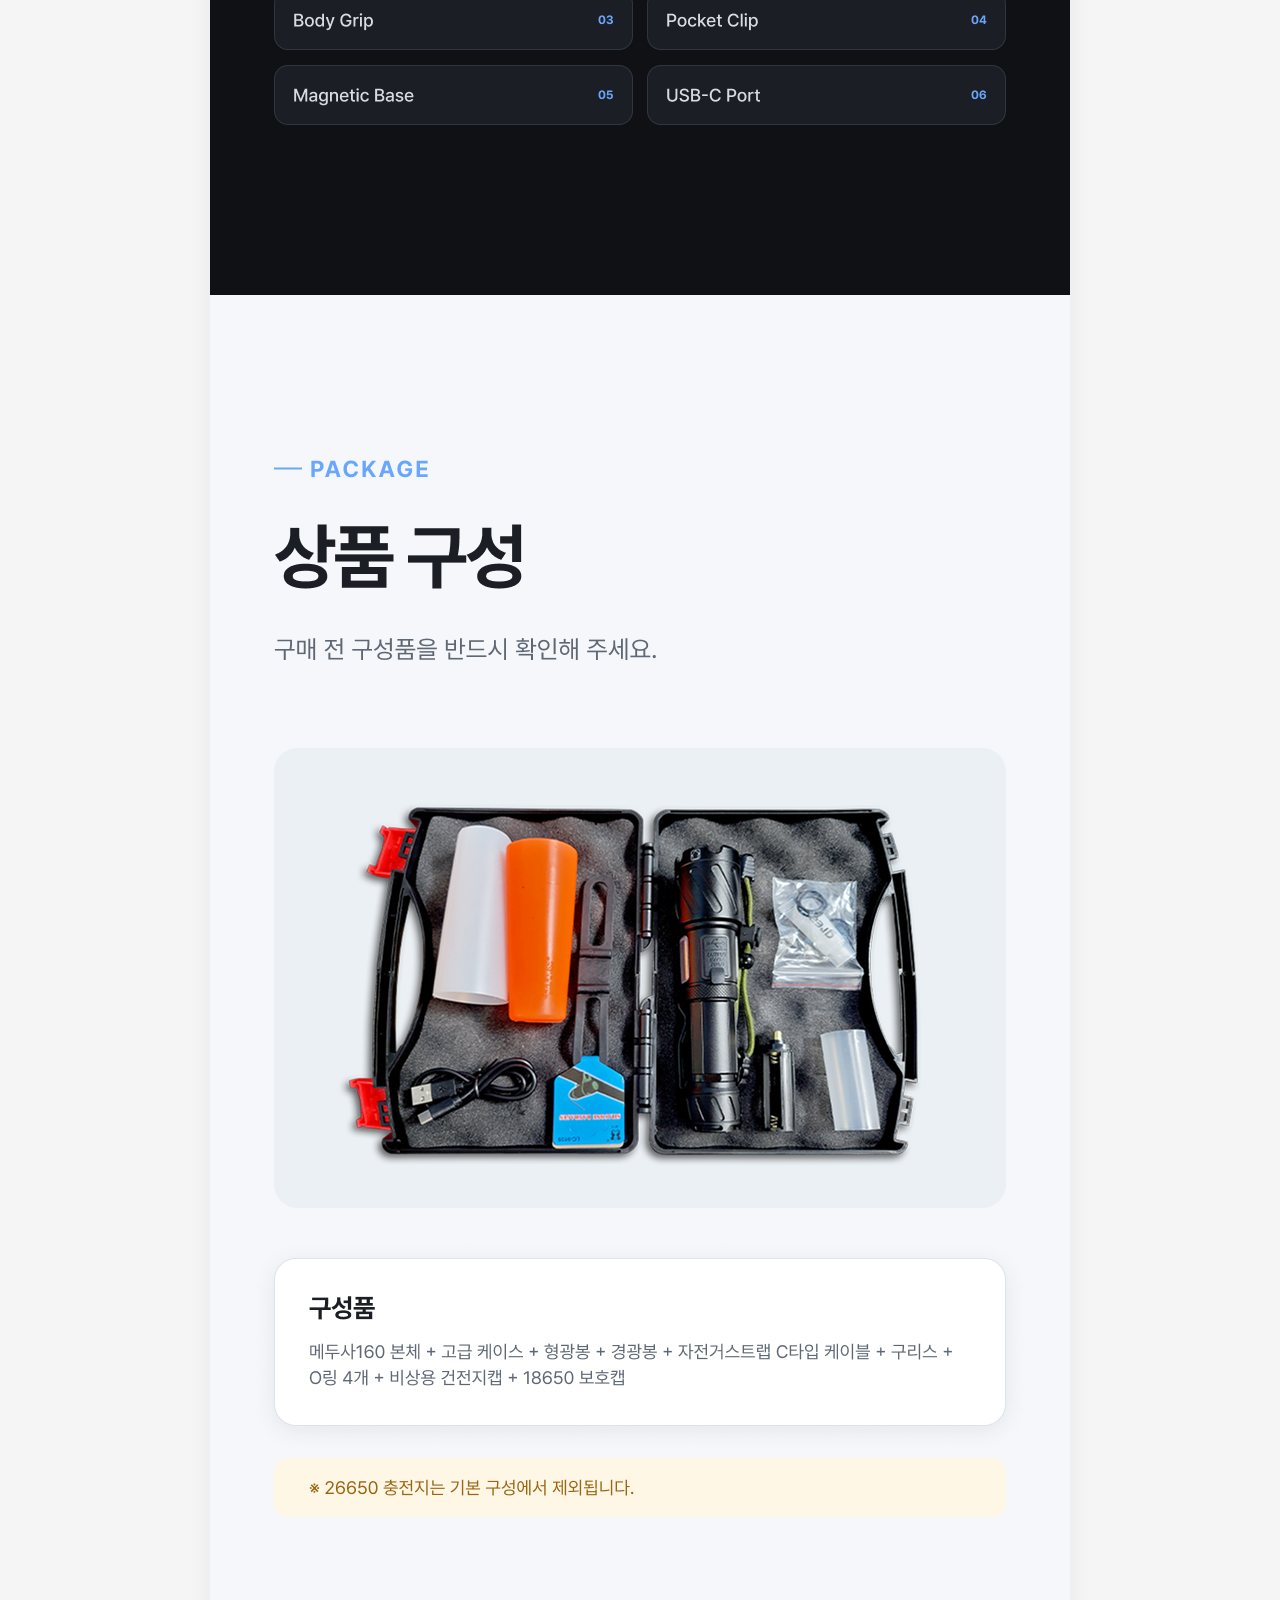
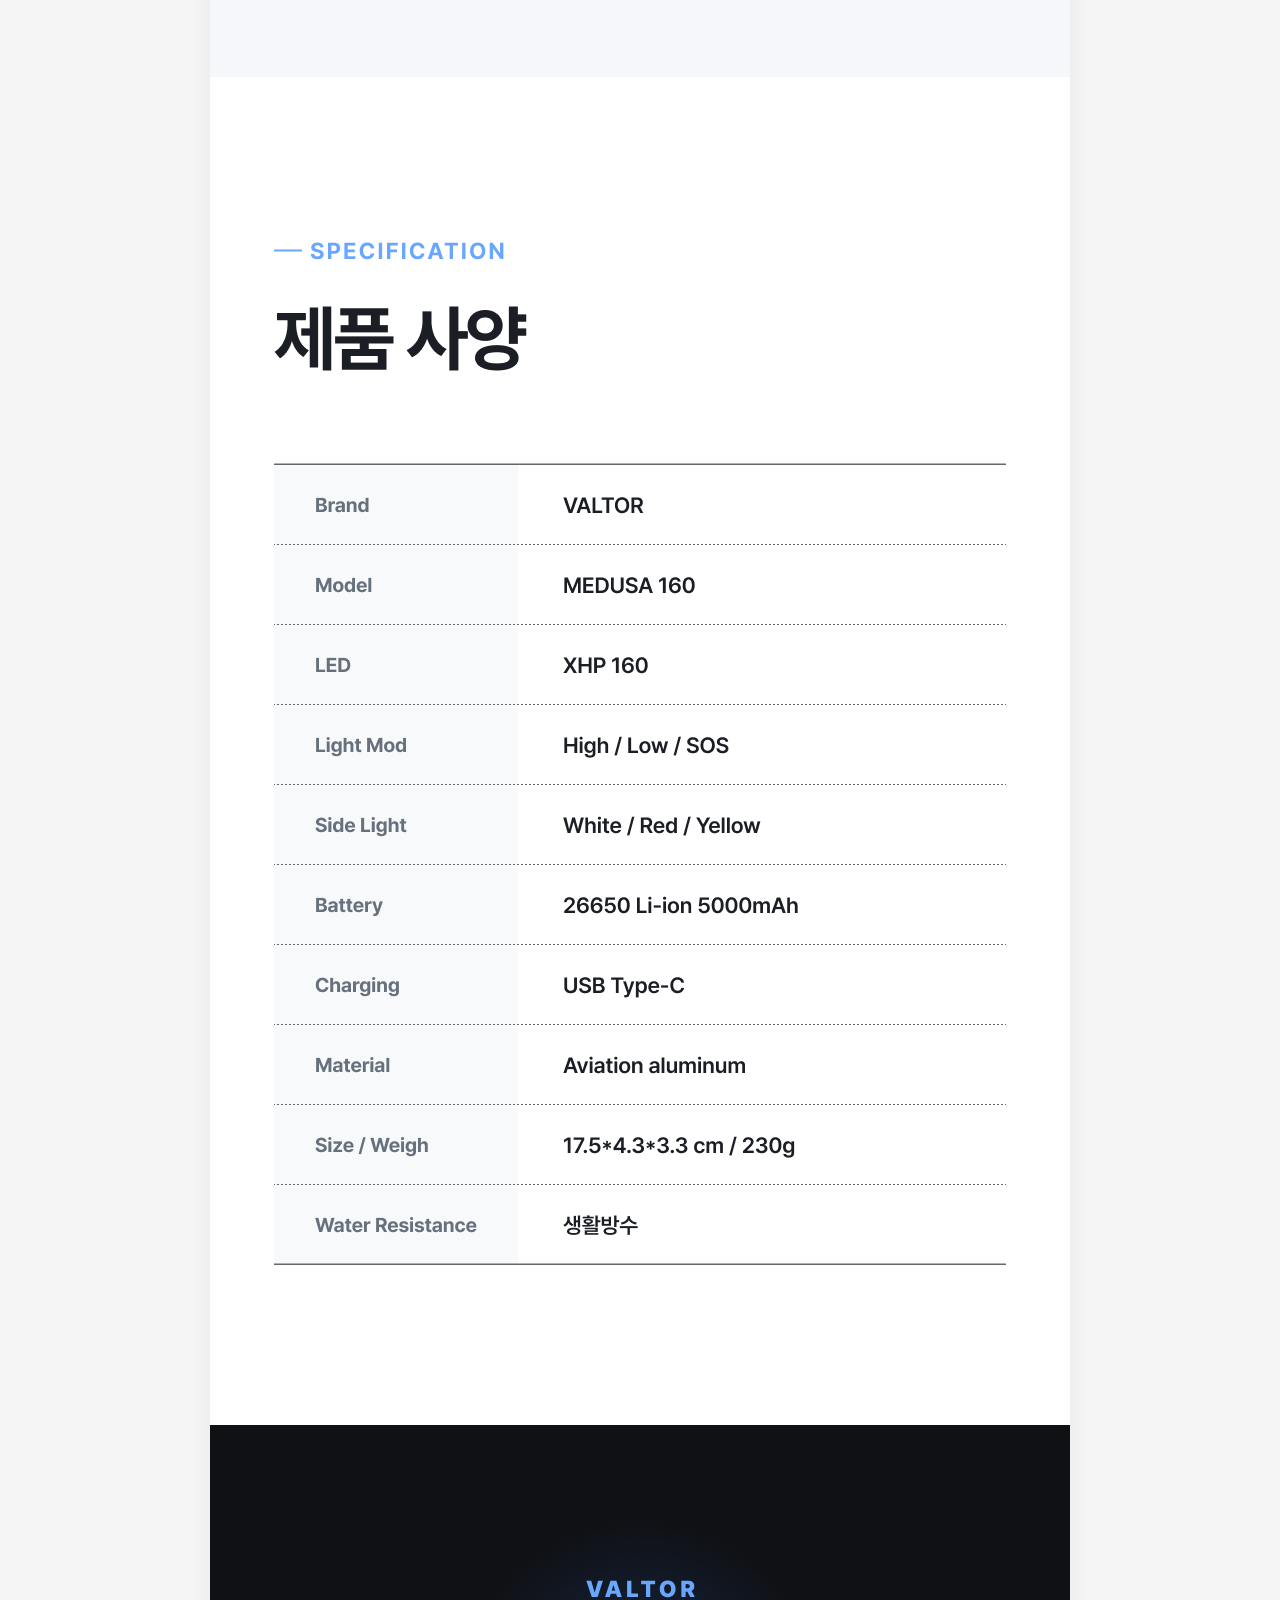
==== commit e4712986: "수정1" ====
--- a/VALTOR/VALTOR_LANTERN.html
+++ b/VALTOR/VALTOR_LANTERN.html
@@ -53,7 +53,7 @@
 
   <body>
     <main class="detail-wrap">
-      <img src="./images/01 Hero.png" alt="VALTOR LANTERN Detail Page 01" />
+      <img src="./images/01 HERO.png" alt="VALTOR LANTERN Detail Page 01" />
       <img src="./images/02 DESIGNED FOR.png" alt="VALTOR LANTERN Detail Page 02" />
       <img src="./images/03 WHY MEDUSA.png" alt="VALTOR LANTERN Detail Page 03" />
       <img src="./images/04 HIGH OUTPUT.png" alt="VALTOR LANTERN Detail Page 04" />
